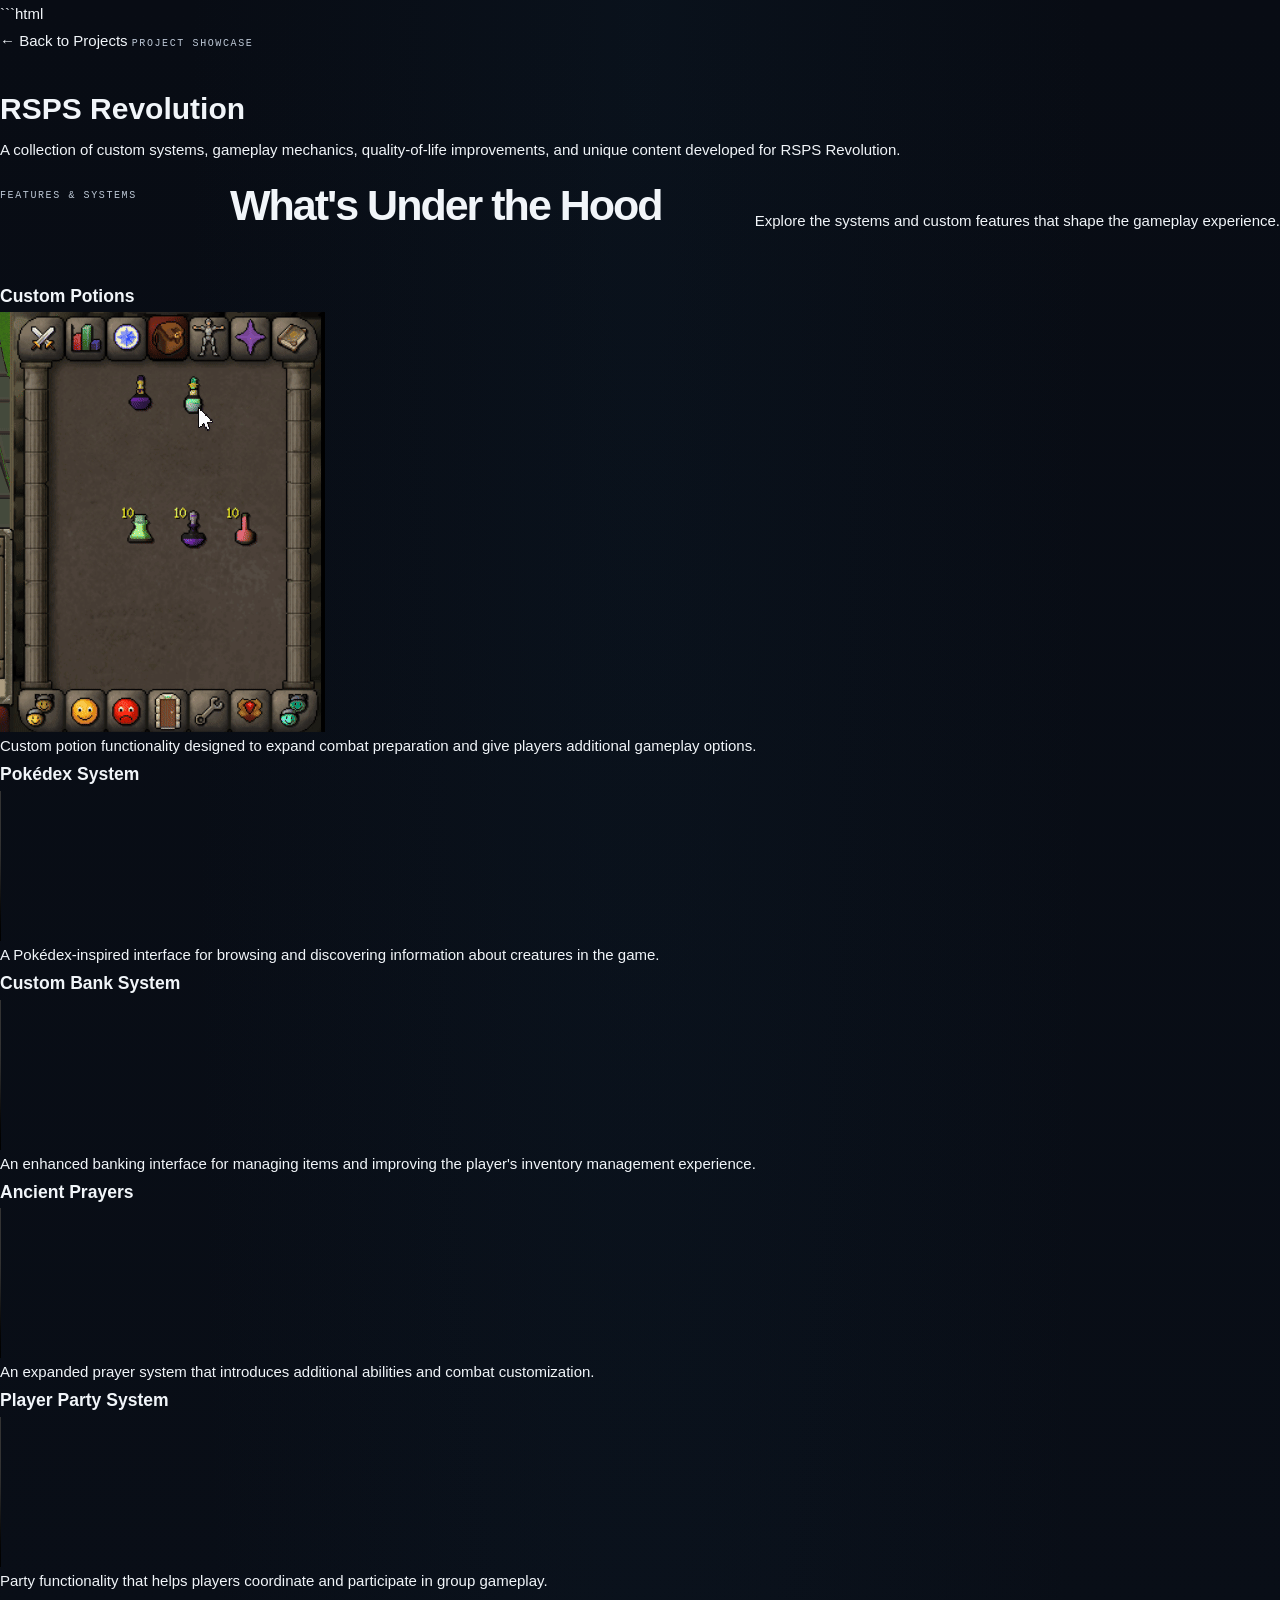
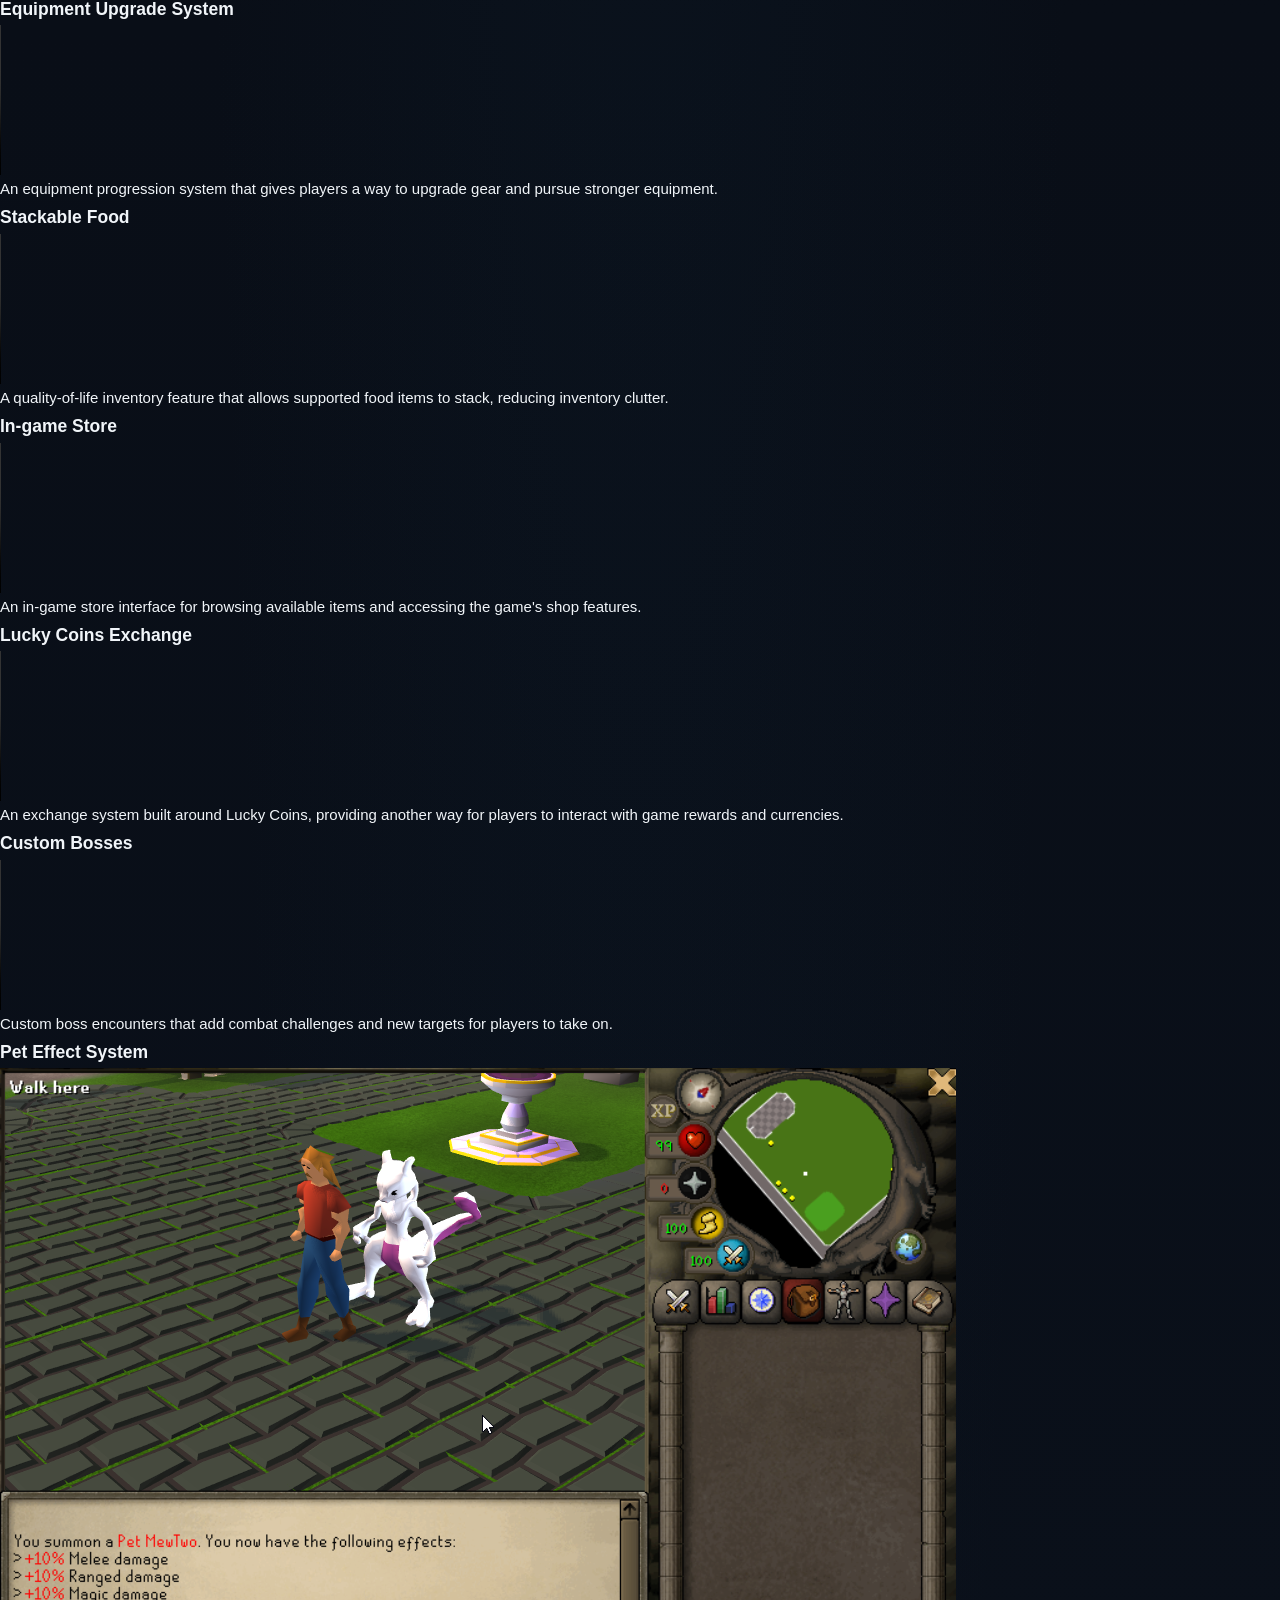
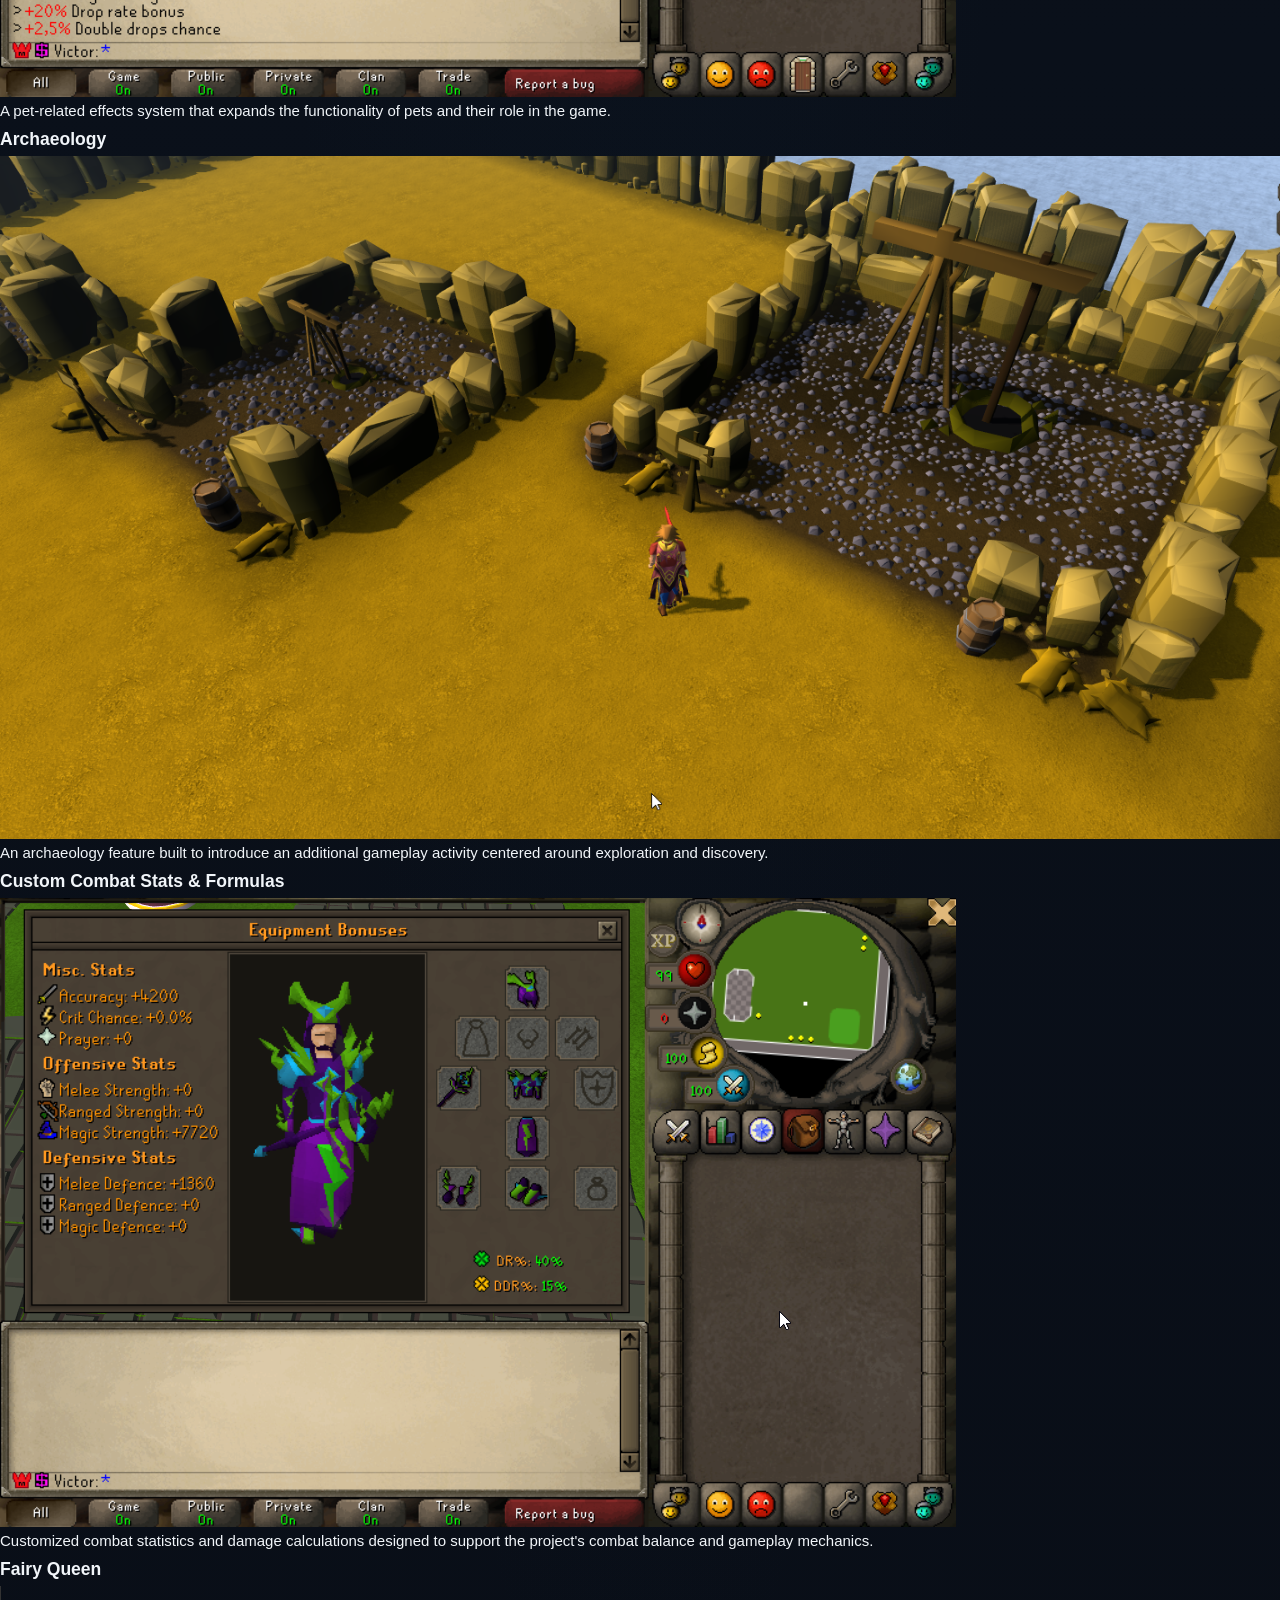
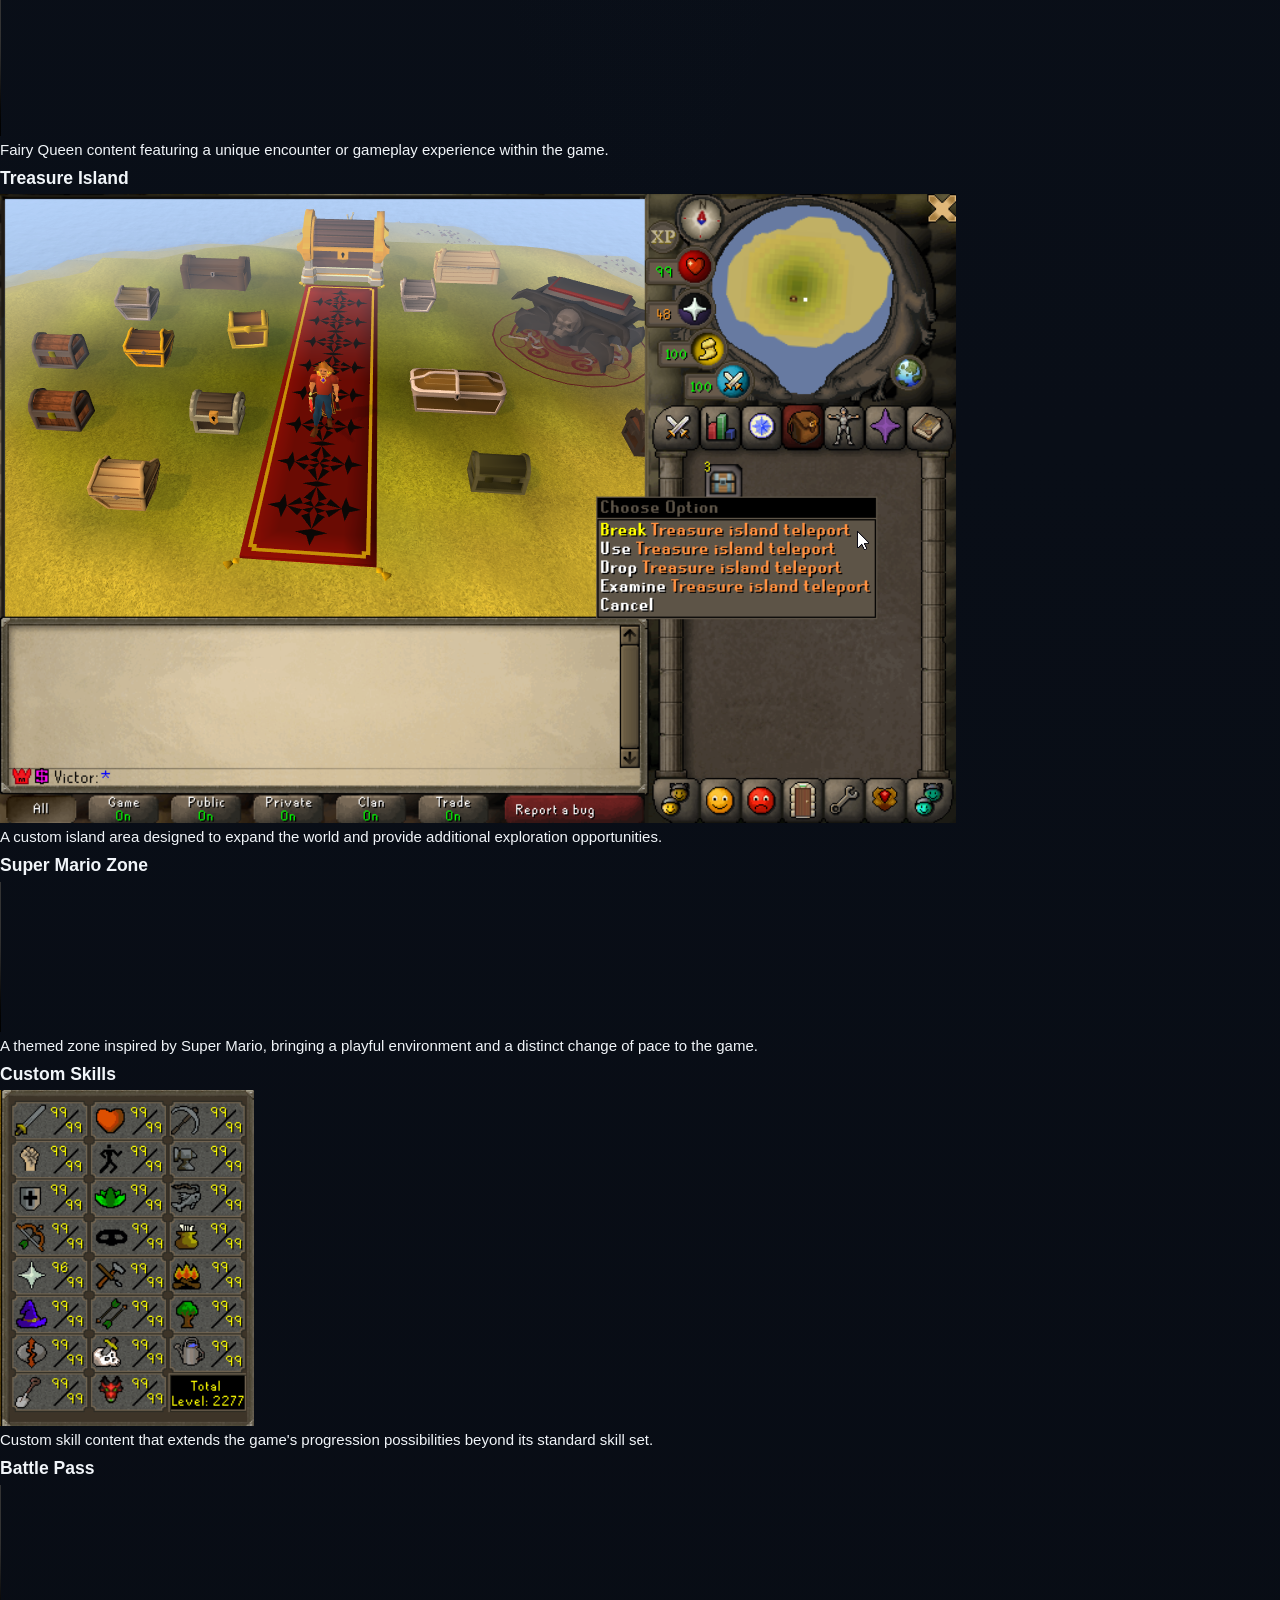
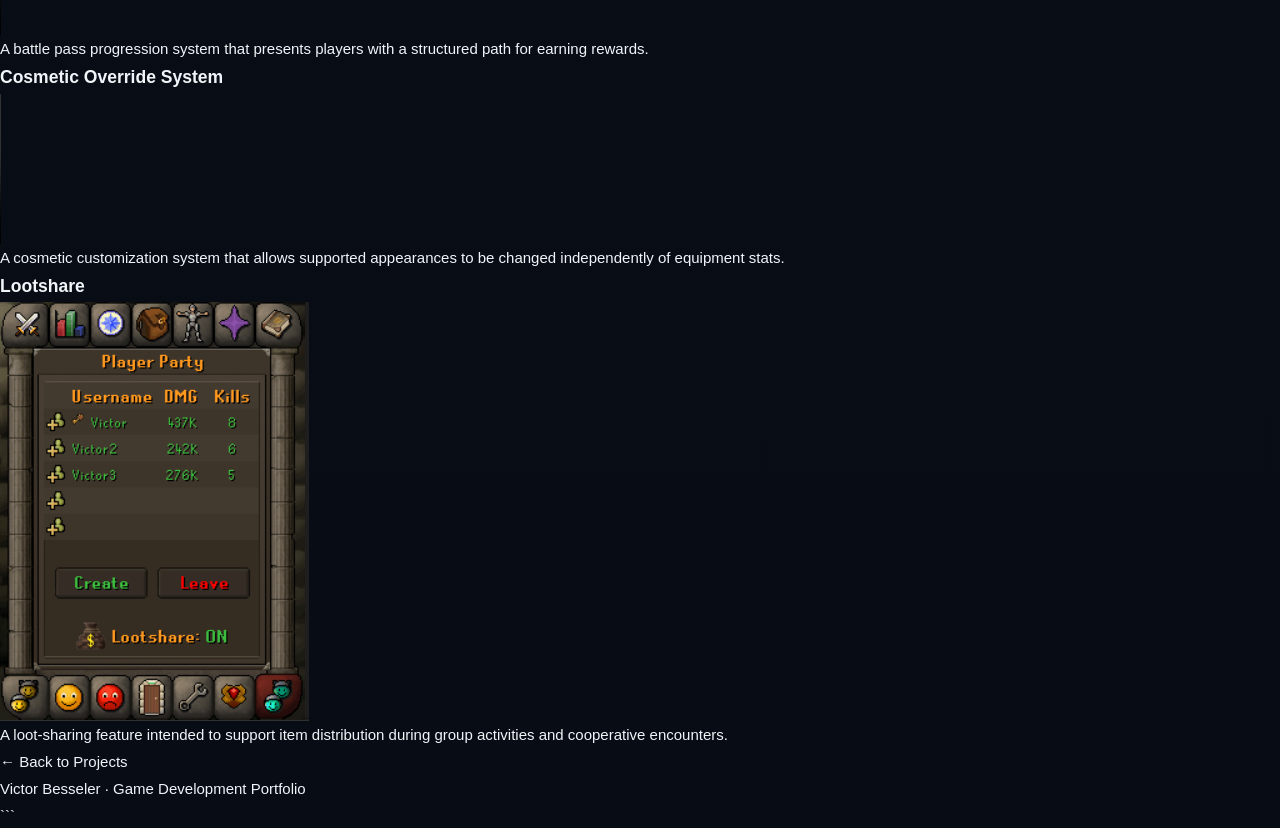
==== projects/rsps-revolution.html @ 217595c0 "initial commit" ====
```html
<!DOCTYPE html>
<html lang="en">
<head>
    <meta charset="UTF-8">
    <meta name="viewport" content="width=device-width, initial-scale=1.0">
    <meta name="description" content="Explore custom systems, gameplay mechanics, and features developed for RSPS Revolution.">
    <title>RSPS Revolution | Victor Besseler</title>

    <link rel="stylesheet" href="../style.css">
    <link rel="stylesheet" href="rsps_revolution.css">
</head>

<body>
    <main class="rsps-page">
        <header class="rsps-header">
            <a class="back-link" href="../index.html#projects">
                &larr; Back to Projects
            </a>

            <p class="eyebrow">PROJECT SHOWCASE</p>

            <h1>RSPS <span>Revolution</span></h1>

            <p class="rsps-intro">
                A collection of custom systems, gameplay mechanics, quality-of-life
                improvements, and unique content developed for RSPS Revolution.
            </p>
        </header>

        <section class="features-section" aria-labelledby="features-heading">
            <div class="section-heading">
                <p class="eyebrow">FEATURES & SYSTEMS</p>
                <h2 id="features-heading">What's Under the Hood</h2>
                <p>
                    Explore the systems and custom features that shape the
                    gameplay experience.
                </p>
            </div>

            <div class="features-grid">

                <!-- 1. Custom Potions -->
                <article class="feature-card">
                    <h3>Custom Potions</h3>
                    <img
                        class="feature-media"
                        src="../assets/rsps_revolution/CustomPotions.gif"
                        alt="Custom potions system"
                        loading="lazy"
                    >
                    <p>
                        Custom potion functionality designed to expand combat
                        preparation and give players additional gameplay options.
                    </p>
                </article>

                <!-- 2. Pokédex -->
                <article class="feature-card">
                    <h3>Pokédex System</h3>
                    <video class="feature-media" controls preload="metadata" playsinline>
                        <source src="../assets/rsps_revolution/Pokedex.mp4" type="video/mp4">
                        Your browser does not support HTML video.
                    </video>
                    <p>
                        A Pokédex-inspired interface for browsing and discovering
                        information about creatures in the game.
                    </p>
                </article>

                <!-- 3. Bank -->
                <article class="feature-card">
                    <h3>Custom Bank System</h3>
                    <video class="feature-media" controls preload="metadata" playsinline>
                        <source src="../assets/rsps_revolution/Bank.mp4" type="video/mp4">
                        Your browser does not support HTML video.
                    </video>
                    <p>
                        An enhanced banking interface for managing items and
                        improving the player's inventory management experience.
                    </p>
                </article>

                <!-- 4. Ancient Prayers -->
                <article class="feature-card">
                    <h3>Ancient Prayers</h3>
                    <video class="feature-media" controls preload="metadata" playsinline>
                        <source src="../assets/rsps_revolution/AncientPrayers.mp4" type="video/mp4">
                        Your browser does not support HTML video.
                    </video>
                    <p>
                        An expanded prayer system that introduces additional
                        abilities and combat customization.
                    </p>
                </article>

                <!-- 5. Player Party -->
                <article class="feature-card">
                    <h3>Player Party System</h3>
                    <video class="feature-media" controls preload="metadata" playsinline>
                        <source src="../assets/rsps_revolution/PlayerParty.mp4" type="video/mp4">
                        Your browser does not support HTML video.
                    </video>
                    <p>
                        Party functionality that helps players coordinate and
                        participate in group gameplay.
                    </p>
                </article>

                <!-- 6. Upgrade System -->
                <article class="feature-card">
                    <h3>Equipment Upgrade System</h3>
                    <video class="feature-media" controls preload="metadata" playsinline>
                        <source src="../assets/rsps_revolution/UpgradeSystem.mp4" type="video/mp4">
                        Your browser does not support HTML video.
                    </video>
                    <p>
                        An equipment progression system that gives players a way
                        to upgrade gear and pursue stronger equipment.
                    </p>
                </article>

                <!-- 7. Stackable Food -->
                <article class="feature-card">
                    <h3>Stackable Food</h3>
                    <video class="feature-media" controls preload="metadata" playsinline>
                        <source src="../assets/rsps_revolution/StackableFood.mp4" type="video/mp4">
                        Your browser does not support HTML video.
                    </video>
                    <p>
                        A quality-of-life inventory feature that allows supported
                        food items to stack, reducing inventory clutter.
                    </p>
                </article>

                <!-- 8. In-game Store -->
                <article class="feature-card">
                    <h3>In-game Store</h3>
                    <video class="feature-media" controls preload="metadata" playsinline>
                        <source src="../assets/rsps_revolution/IngameStore.mp4" type="video/mp4">
                        Your browser does not support HTML video.
                    </video>
                    <p>
                        An in-game store interface for browsing available items
                        and accessing the game's shop features.
                    </p>
                </article>

                <!-- 9. Lucky Coins Exchange -->
                <article class="feature-card">
                    <h3>Lucky Coins Exchange</h3>
                    <video class="feature-media" controls preload="metadata" playsinline>
                        <source src="../assets/rsps_revolution/LuckyCoinsExchange.mp4" type="video/mp4">
                        Your browser does not support HTML video.
                    </video>
                    <p>
                        An exchange system built around Lucky Coins, providing
                        another way for players to interact with game rewards
                        and currencies.
                    </p>
                </article>

                <!-- 10. Bosses -->
                <article class="feature-card">
                    <h3>Custom Bosses</h3>
                    <video class="feature-media" controls preload="metadata" playsinline>
                        <source src="../assets/rsps_revolution/Bosses.mp4" type="video/mp4">
                        Your browser does not support HTML video.
                    </video>
                    <p>
                        Custom boss encounters that add combat challenges and
                        new targets for players to take on.
                    </p>
                </article>

                <!-- 11. Pet Effect System -->
                <article class="feature-card">
                    <h3>Pet Effect System</h3>
                    <img
                        class="feature-media"
                        src="../assets/rsps_revolution/PetEffectSystem.png"
                        alt="Pet effect system"
                        loading="lazy"
                    >
                    <p>
                        A pet-related effects system that expands the functionality
                        of pets and their role in the game.
                    </p>
                </article>

                <!-- 12. Archaeology -->
                <article class="feature-card">
                    <h3>Archaeology</h3>
                    <img
                        class="feature-media"
                        src="../assets/rsps_revolution/Archeology.png"
                        alt="Archaeology system"
                        loading="lazy"
                    >
                    <p>
                        An archaeology feature built to introduce an additional
                        gameplay activity centered around exploration and discovery.
                    </p>
                </article>

                <!-- 13. Custom Combat Stats and Formulas -->
                <article class="feature-card">
                    <h3>Custom Combat Stats &amp; Formulas</h3>
                    <img
                        class="feature-media"
                        src="../assets/rsps_revolution/CustomCombatStatsFormulas.png"
                        alt="Custom combat stats and formulas"
                        loading="lazy"
                    >
                    <p>
                        Customized combat statistics and damage calculations
                        designed to support the project's combat balance and
                        gameplay mechanics.
                    </p>
                </article>

                <!-- 14. Fairy Queen -->
                <article class="feature-card">
                    <h3>Fairy Queen</h3>
                    <video class="feature-media" controls preload="metadata" playsinline>
                        <source src="../assets/rsps_revolution/FairyQueen.mp4" type="video/mp4">
                        Your browser does not support HTML video.
                    </video>
                    <p>
                        Fairy Queen content featuring a unique encounter or
                        gameplay experience within the game.
                    </p>
                </article>

                <!-- 15. Treasure Island -->
                <article class="feature-card">
                    <h3>Treasure Island</h3>
                    <img
                        class="feature-media"
                        src="../assets/rsps_revolution/TreasureIsland.png"
                        alt="Treasure Island"
                        loading="lazy"
                    >
                    <p>
                        A custom island area designed to expand the world and
                        provide additional exploration opportunities.
                    </p>
                </article>

                <!-- 16. Super Mario Zone -->
                <article class="feature-card">
                    <h3>Super Mario Zone</h3>
                    <video class="feature-media" controls preload="metadata" playsinline>
                        <source src="../assets/rsps_revolution/SuperMarioZone.mp4" type="video/mp4">
                        Your browser does not support HTML video.
                    </video>
                    <p>
                        A themed zone inspired by Super Mario, bringing a playful
                        environment and a distinct change of pace to the game.
                    </p>
                </article>

                <!-- 17. Custom Skills -->
                <article class="feature-card">
                    <h3>Custom Skills</h3>
                    <img
                        class="feature-media"
                        src="../assets/rsps_revolution/CustomSkills.png"
                        alt="Custom skills"
                        loading="lazy"
                    >
                    <p>
                        Custom skill content that extends the game's progression
                        possibilities beyond its standard skill set.
                    </p>
                </article>

                <!-- 18. Battle Pass -->
                <article class="feature-card">
                    <h3>Battle Pass</h3>
                    <video class="feature-media" controls preload="metadata" playsinline>
                        <source src="../assets/rsps_revolution/Battlepass.mp4" type="video/mp4">
                        Your browser does not support HTML video.
                    </video>
                    <p>
                        A battle pass progression system that presents players
                        with a structured path for earning rewards.
                    </p>
                </article>

                <!-- 19. Cosmetic Override System -->
                <article class="feature-card">
                    <h3>Cosmetic Override System</h3>
                    <video class="feature-media" controls preload="metadata" playsinline>
                        <source src="../assets/rsps_revolution/CosmeticOverrideSystem.mp4" type="video/mp4">
                        Your browser does not support HTML video.
                    </video>
                    <p>
                        A cosmetic customization system that allows supported
                        appearances to be changed independently of equipment stats.
                    </p>
                </article>

                <!-- 20. Lootshare -->
                <article class="feature-card">
                    <h3>Lootshare</h3>
                    <img
                        class="feature-media"
                        src="../assets/rsps_revolution/Lootshare.png"
                        alt="Lootshare system"
                        loading="lazy"
                    >
                    <p>
                        A loot-sharing feature intended to support item distribution
                        during group activities and cooperative encounters.
                    </p>
                </article>

            </div>
        </section>

        <footer class="rsps-footer">
            <a class="back-link" href="../index.html#projects">
                &larr; Back to Projects
            </a>
            <p>Victor Besseler &middot; Game Development Portfolio</p>
        </footer>
    </main>
</body>
</html>
```
---- style.css ----
/* =========================================
   VICTOR BESSELER — GAME DEVELOPER PORTFOLIO
   Theme: Dark Slate / Cyan / Modern Gaming
   ========================================= */

/* =========================================
   1. ROOT VARIABLES & RESET
   ========================================= */

:root {
    --bg-primary: #080c14;
    --bg-secondary: #0c121d;
    --bg-tertiary: #111a28;
    --bg-card: rgba(17, 26, 40, 0.78);
    --bg-card-hover: rgba(22, 34, 51, 0.95);

    --slate-950: #080c14;
    --slate-900: #0c121d;
    --slate-800: #162131;
    --slate-700: #253449;
    --slate-600: #384a61;
    --slate-500: #64758b;
    --slate-400: #94a3b8;
    --slate-300: #bdc8d6;
    --slate-200: #dbe4ee;

    --cyan: #22d3ee;
    --cyan-bright: #67e8f9;
    --cyan-dark: #0891b2;
    --cyan-glow: rgba(34, 211, 238, 0.16);
    --cyan-border: rgba(34, 211, 238, 0.25);

    --text-primary: #f1f5f9;
    --text-secondary: #a3b1c4;
    --text-muted: #718198;

    --border: rgba(148, 163, 184, 0.13);
    --border-hover: rgba(34, 211, 238, 0.35);

    --font-main: "Manrope", sans-serif;
    --font-mono: "DM Mono", monospace;

    --container-width: 1200px;
    --header-height: 84px;

    --radius-sm: 8px;
    --radius-md: 14px;
    --radius-lg: 20px;
    --radius-xl: 28px;

    --transition: 220ms ease;
    --transition-slow: 400ms cubic-bezier(0.2, 0.8, 0.2, 1);

    --shadow-card: 0 16px 50px rgba(0, 0, 0, 0.18);
    --shadow-glow: 0 0 40px rgba(34, 211, 238, 0.08);
}

*,
*::before,
*::after {
    box-sizing: border-box;
    margin: 0;
    padding: 0;
}

html {
    scroll-behavior: smooth;
    scroll-padding-top: 110px;
    scrollbar-color: #334155 #080c14;
    scrollbar-width: thin;
}

body {
    min-height: 100vh;
    overflow-x: hidden;
    background: var(--bg-primary);
    color: var(--text-primary);
    font-family: var(--font-main);
    font-size: 15px;
    line-height: 1.8;
    -webkit-font-smoothing: antialiased;
    text-rendering: optimizeLegibility;
}

body::selection {
    background: rgba(34, 211, 238, 0.3);
    color: #fff;
}

::selection {
    background: rgba(34, 211, 238, 0.3);
    color: #fff;
}

img {
    display: block;
    max-width: 100%;
}

a {
    color: inherit;
    text-decoration: none;
}

button,
input,
textarea {
    font: inherit;
}

button,
a {
    -webkit-tap-highlight-color: transparent;
}

button {
    color: inherit;
}

ul {
    list-style: none;
}

button:focus-visible,
a:focus-visible {
    outline: 2px solid var(--cyan);
    outline-offset: 5px;
}

section {
    position: relative;
}

.section-wrap {
    width: min(var(--container-width), calc(100% - 80px));
    margin-inline: auto;
}

.section-block {
    padding-top: 140px;
}

.muted {
    color: var(--text-muted);
}

.gradient-text,
.highlight {
    background: linear-gradient(
        115deg,
        var(--cyan-bright) 0%,
        var(--cyan) 45%,
        #818cf8 100%
    );
    -webkit-background-clip: text;
    background-clip: text;
    color: transparent;
}


/* =========================================
   2. BACKGROUND AMBIENCE
   ========================================= */

body {
    background-image:
        radial-gradient(
            ellipse at 50% 0%,
            rgba(20, 54, 78, 0.13),
            transparent 50%
        ),
        linear-gradient(
            180deg,
            #080c14 0%,
            #0a101a 45%,
            #080c14 100%
        );
}

.ambient {
    position: absolute;
    z-index: -1;
    width: 500px;
    height: 500px;
    pointer-events: none;
    border-radius: 50%;
    filter: blur(120px);
    opacity: 0.13;
}

.ambient-one {
    top: 100px;
    left: -250px;
    background: #0891b2;
}

.ambient-two {
    top: 500px;
    right: -300px;
    background: #4f46e5;
}


/* =========================================
   3. HEADER & NAVIGATION
   ========================================= */

.site-header {
    position: sticky;
    top: 0;
    z-index: 1000;

    display: flex;
    align-items: center;
    justify-content: space-between;

    width: 100%;
    height: var(--header-height);
    padding-inline: max(40px, calc((100vw - var(--container-width)) / 2));

    background: rgba(8, 12, 20, 0.78);
    border-bottom: 1px solid rgba(148, 163, 184, 0.08);

    backdrop-filter: blur(24px);
    -webkit-backdrop-filter: blur(24px);
}

.wordmark {
    display: inline-flex;
    align-items: center;
    gap: 15px;
    flex-shrink: 0;
}

.mark {
    display: inline-flex;
    align-items: center;

    font-size: 27px;
    font-weight: 800;
    letter-spacing: -2px;
    line-height: 1;
}

.mark span {
    color: var(--cyan);
}

.wordmark-label {
    padding-left: 15px;
    border-left: 1px solid var(--slate-700);

    color: var(--slate-400);
    font-family: var(--font-mono);
    font-size: 10px;
    letter-spacing: 1.8px;
}

.nav {
    display: flex;
    align-items: center;
    gap: 36px;
}

.nav > a {
    position: relative;

    color: var(--text-secondary);
    font-size: 12px;
    font-weight: 700;
    transition: color var(--transition);
}

.nav > a:not(.nav-contact)::after {
    position: absolute;
    right: 0;
    bottom: -7px;
    left: 0;

    height: 1px;
    background: var(--cyan);

    content: "";
    transform: scaleX(0);
    transform-origin: right;
    transition: transform var(--transition);
}

.nav > a:not(.nav-contact):hover::after {
    transform: scaleX(1);
    transform-origin: left;
}

.nav > a:hover {
    color: var(--cyan-bright);
}

.nav .nav-contact {
    display: inline-flex;
    align-items: center;
    gap: 12px;

    padding: 10px 17px;
    border: 1px solid var(--cyan-border);
    border-radius: var(--radius-sm);

    background: rgba(34, 211, 238, 0.04);
    color: var(--cyan-bright);

    transition:
        background var(--transition),
        border-color var(--transition),
        transform var(--transition);
}

.nav-contact span {
    font-size: 16px;
    transition: transform var(--transition);
}

.nav .nav-contact:hover {
    border-color: var(--cyan);
    background: rgba(34, 211, 238, 0.1);
    transform: translateY(-2px);
}

.nav-contact:hover span {
    transform: translate(2px, -2px);
}

.menu-toggle {
    display: none;
    align-items: center;
    justify-content: center;
    flex-direction: column;
    gap: 6px;

    width: 44px;
    height: 44px;

    border: 1px solid var(--border);
    border-radius: var(--radius-sm);

    background: var(--bg-tertiary);
    cursor: pointer;
}

.menu-toggle span {
    display: block;
    width: 18px;
    height: 2px;

    background: var(--text-primary);
    transition:
        transform var(--transition),
        opacity var(--transition);
}


/* =========================================
   4. HERO SECTION
   ========================================= */

.hero {
    display: grid;
    grid-template-columns: 1.08fr 0.92fr;
    align-items: center;
    gap: 35px;

    min-height: 700px;
    padding-top: 85px;
    padding-bottom: 115px;
}

.hero-copy {
    position: relative;
    z-index: 2;
}

.eyebrow {
    display: inline-flex;
    align-items: center;
    gap: 12px;

    margin-bottom: 29px;

    color: var(--slate-300);
    font-family: var(--font-mono);
    font-size: 10px;
    letter-spacing: 1.6px;
}

.status-dot {
    position: relative;
    display: inline-block;

    width: 7px;
    height: 7px;
    border-radius: 50%;

    background: #4ade80;
    box-shadow: 0 0 12px rgba(74, 222, 128, 0.55);
}

.status-dot::after {
    position: absolute;
    inset: -4px;

    border: 1px solid rgba(74, 222, 128, 0.4);
    border-radius: 50%;

    content: "";
    animation: status-pulse 2s ease-out infinite;
}

.hero h1 {
    max-width: 700px;

    font-size: clamp(43px, 5.1vw, 69px);
    font-weight: 800;
    letter-spacing: -4px;
    line-height: 1.13;
}

.hero h1 .gradient-text {
    position: relative;
    display: inline-block;
}

.hero-lede {
    max-width: 490px;
    margin-top: 27px;

    color: var(--text-secondary);
    font-size: 15px;
    line-height: 2;
}

.hero-actions {
    display: flex;
    flex-wrap: wrap;
    align-items: center;
    gap: 13px;

    margin-top: 35px;
}

.button {
    display: inline-flex;
    align-items: center;
    justify-content: center;
    gap: 15px;

    min-height: 49px;
    padding: 12px 19px;

    border: 1px solid transparent;
    border-radius: 9px;

    font-size: 12px;
    font-weight: 800;

    transition:
        transform var(--transition),
        background var(--transition),
        border-color var(--transition),
        box-shadow var(--transition);
}

.button span {
    font-size: 17px;
    transition: transform var(--transition);
}

.button:hover span {
    transform: translate(3px, -2px);
}

.button-primary {
    border-color: var(--cyan);
    background: var(--cyan);
    color: #06131a;
    box-shadow: 0 4px 24px rgba(34, 211, 238, 0.13);
}

.button-primary:hover {
    background: var(--cyan-bright);
    box-shadow: 0 8px 35px rgba(34, 211, 238, 0.22);
    transform: translateY(-3px);
}

.button-quiet {
    border-color: var(--border);
    background: rgba(255, 255, 255, 0.015);
    color: var(--text-primary);
}

.button-quiet:hover {
    border-color: var(--cyan-border);
    background: rgba(34, 211, 238, 0.05);
    transform: translateY(-3px);
}

.hero-meta {
    display: flex;
    flex-wrap: wrap;
    align-items: center;
    gap: 20px;

    margin-top: 43px;

    color: var(--text-muted);
    font-size: 11px;
}

.hero-meta b {
    margin-right: 5px;

    color: var(--text-primary);
    font-family: var(--font-mono);
    font-size: 13px;
    font-weight: 500;
}

.meta-divider {
    width: 1px;
    height: 22px;
    background: var(--slate-700);
}


/* =========================================
   5. HERO COMPUTER ARTWORK
   ========================================= */

.hero-art {
    position: relative;
    display: flex;
    align-items: center;
    justify-content: center;

    min-width: 0;
    min-height: 400px;
}

.hero-computer::before {
    position: absolute;
    z-index: -1;

    width: 80%;
    aspect-ratio: 1;

    border: 1px solid rgba(34, 211, 238, 0.09);
    border-radius: 50%;

    background: radial-gradient(
        circle,
        rgba(34, 211, 238, 0.075) 0%,
        rgba(34, 211, 238, 0.025) 40%,
        transparent 70%
    );

    content: "";
    animation: orbit-glow 8s ease-in-out infinite alternate;
}

.hero-computer::after {
    position: absolute;
    z-index: -1;

    width: 60%;
    height: 60%;

    border-radius: 50%;
    background: rgba(8, 145, 178, 0.12);
    filter: blur(70px);

    content: "";
}

.hero-computer img {
    width: 100%;
    max-width: 540px;
    max-height: 500px;
    object-fit: contain;

    filter: drop-shadow(0 25px 45px rgba(0, 0, 0, 0.35));

    animation: computer-float 6s ease-in-out infinite;
}

.scroll-cue {
    position: absolute;
    bottom: 35px;
    left: 0;

    display: flex;
    align-items: center;
    gap: 13px;

    color: var(--text-muted);
    font-family: var(--font-mono);
    font-size: 9px;
    letter-spacing: 1.8px;

    transition: color var(--transition);
}

.scroll-cue:hover {
    color: var(--cyan);
}

.scroll-line {
    display: inline-block;
    width: 37px;
    height: 1px;
    background: var(--cyan-dark);
}


/* =========================================
   6. SECTION HEADINGS
   ========================================= */

.section-kicker {
    display: flex;
    align-items: center;
    gap: 12px;

    color: var(--cyan);
    font-family: var(--font-mono);
    font-size: 10px;
    letter-spacing: 2px;
    text-transform: uppercase;
}

.section-kicker::before {
    display: inline-block;
    width: 24px;
    height: 1px;
    background: var(--cyan);

    content: "";
}

.section-heading {
    display: flex;
    align-items: flex-end;
    justify-content: space-between;
    gap: 30px;

    margin-bottom: 47px;
}

.section-heading h2,
.about-content h2 {
    margin-top: 15px;

    font-size: clamp(30px, 4vw, 43px);
    font-weight: 800;
    letter-spacing: -2px;
    line-height: 1.3;
}

.heading-note {
    display: inline-flex;
    align-items: center;
    gap: 12px;

    padding-bottom: 8px;

    color: var(--text-muted);
    font-size: 11px;
}

.heading-note span {
    color: var(--cyan);
    font-size: 17px;
}


/* =========================================
   7. ABOUT SECTION
   ========================================= */

.about {
    padding-bottom: 30px;
    border-top: 1px solid var(--border);
}

.about-content {
    display: grid;
    grid-template-columns: 1fr 0.82fr;
    align-items: start;
    gap: 90px;

    margin-top: 32px;
}

.about-content h2 {
    margin-top: 0;
    font-size: clamp(32px, 4vw, 46px);
    line-height: 1.35;
}

.about-text {
    padding-top: 4px;
}

.about-text p {
    margin-bottom: 18px;

    color: var(--text-secondary);
    font-size: 13px;
    line-height: 2.05;
}

.text-link {
    display: inline-flex;
    align-items: center;
    gap: 12px;

    margin-top: 7px;
    padding-bottom: 5px;

    border-bottom: 1px solid var(--cyan-border);

    color: var(--cyan-bright);
    font-size: 12px;
    font-weight: 800;

    transition:
        gap var(--transition),
        border-color var(--transition);
}

.text-link span {
    font-size: 16px;
}

.text-link:hover {
    gap: 18px;
    border-color: var(--cyan);
}

.principles {
    display: grid;
    grid-template-columns: repeat(3, minmax(0, 1fr));
    gap: 16px;

    margin-top: 75px;
}

.principles > div {
    position: relative;
    overflow: hidden;

    min-height: 175px;
    padding: 23px 20px;

    border: 1px solid var(--border);
    border-radius: var(--radius-md);

    background: linear-gradient(
        145deg,
        rgba(17, 26, 40, 0.8),
        rgba(12, 18, 29, 0.7)
    );

    transition:
        border-color var(--transition),
        background var(--transition),
        transform var(--transition);
}

.principles > div::after {
    position: absolute;
    top: 0;
    left: 0;

    width: 0;
    height: 2px;

    background: var(--cyan);

    content: "";
    transition: width var(--transition-slow);
}

.principles > div:hover {
    border-color: var(--border-hover);
    background: var(--bg-card-hover);
    transform: translateY(-5px);
}

.principles > div:hover::after {
    width: 100%;
}

.principle-number {
    color: var(--cyan);
    font-family: var(--font-mono);
    font-size: 10px;
}

.principles h3 {
    margin-top: 20px;

    font-size: 13px;
    font-weight: 800;
    letter-spacing: -0.3px;
}

.principles p {
    margin-top: 8px;

    color: var(--text-muted);
    font-size: 11px;
    line-height: 1.8;
}


/* =========================================
   8. PROJECT GRID
   ========================================= */

.projects {
    padding-bottom: 20px;
}

.project-grid {
    display: grid;
    grid-template-columns: repeat(2, minmax(0, 1fr));
    align-items: stretch;
    gap: 25px;
}

.project-card {
    display: flex;
    flex-direction: column;
    min-width: 0;
    overflow: hidden;

    border: 1px solid var(--border);
    border-radius: var(--radius-lg);

    background: var(--bg-card);
    box-shadow: var(--shadow-card);

    transition:
        transform var(--transition-slow),
        border-color var(--transition),
        box-shadow var(--transition);
}

.project-card:hover {
    border-color: var(--border-hover);
    box-shadow:
        var(--shadow-card),
        var(--shadow-glow);

    transform: translateY(-6px);
}

.project-featured {
    grid-column: 1 / -1;
}

.project-visual {
    position: relative;
    display: flex;
    align-items: center;
    justify-content: center;

    min-height: 225px;
    overflow: hidden;
    isolation: isolate;

    border-bottom: 1px solid var(--border);
}

.project-featured .project-visual {
    min-height: 270px;
}

.project-visual::after {
    position: absolute;
    inset: 0;
    z-index: -1;

    background: linear-gradient(
        180deg,
        transparent 45%,
        rgba(8, 12, 20, 0.7) 100%
    );

    content: "";
}

.visual-caption {
    position: absolute;
    bottom: 19px;
    left: 23px;

    color: rgba(226, 232, 240, 0.72);
    font-family: var(--font-mono);
    font-size: 9px;
    letter-spacing: 1.8px;
}

.visual-index {
    position: absolute;
    top: 17px;
    right: 20px;

    color: rgba(226, 232, 240, 0.55);
    font-family: var(--font-mono);
    font-size: 11px;
}


/* =========================================
   9. PROJECT VISUAL — REVOLUTION
   ========================================= */

.visual-revolution {
    background:
        radial-gradient(
            ellipse at 50% 48%,
            rgba(34, 211, 238, 0.14),
            transparent 37%
        ),
        radial-gradient(
            ellipse at 80% 20%,
            rgba(99, 102, 241, 0.12),
            transparent 45%
        ),
        linear-gradient(
            135deg,
            #101c2e 0%,
            #0b1321 50%,
            #111629 100%
        );
}

.visual-stars {
    position: absolute;
    inset: 0;

    background-image:
        radial-gradient(circle, rgba(103, 232, 249, 0.8) 1px, transparent 1.5px),
        radial-gradient(circle, rgba(148, 163, 184, 0.6) 1px, transparent 1.5px);

    background-position:
        10px 15px,
        50px 70px;

    background-size:
        73px 73px,
        109px 109px;

    opacity: 0.4;
}

.visual-sigil {
    position: relative;
    display: flex;
    align-items: center;
    justify-content: center;

    width: 112px;
    height: 112px;

    border: 1px solid rgba(103, 232, 249, 0.45);
    border-radius: 28px;

    background: linear-gradient(
        145deg,
        rgba(34, 211, 238, 0.12),
        rgba(99, 102, 241, 0.1)
    );

    box-shadow:
        0 0 50px rgba(34, 211, 238, 0.09),
        inset 0 0 30px rgba(34, 211, 238, 0.05);

    color: #e0faff;
    font-size: 68px;
    font-weight: 800;
    letter-spacing: -8px;

    transform: rotate(-5deg);
    transition: transform var(--transition-slow);
}

.project-card:hover .visual-sigil {
    transform: rotate(0deg) scale(1.05);
}

.visual-sigil span {
    position: absolute;
    top: -15px;
    right: -13px;

    color: var(--cyan);
    font-size: 26px;
    letter-spacing: 0;
}


/* =========================================
   10. PROJECT VISUAL — TERAGARD
   ========================================= */

.visual-teragard {
    background:
        radial-gradient(
            ellipse at 70% 20%,
            rgba(103, 232, 249, 0.08),
            transparent 35%
        ),
        linear-gradient(
            180deg,
            #101a2c 0%,
            #182b3d 58%,
            #0b1621 100%
        );
}

.moon {
    position: absolute;
    top: 35px;
    right: 19%;

    width: 54px;
    height: 54px;

    border: 1px solid rgba(103, 232, 249, 0.3);
    border-radius: 50%;

    background: linear-gradient(
        145deg,
        #d7f7ff,
        #76d8e9 65%,
        #3c9eb7
    );

    box-shadow: 0 0 45px rgba(34, 211, 238, 0.15);
}

.terrain {
    position: absolute;
    right: -5%;
    bottom: -10px;
    left: -5%;

    height: 100px;

    background: #102a39;
    clip-path: polygon(
        0 100%,
        0 65%,
        12% 48%,
        25% 63%,
        38% 20%,
        52% 50%,
        68% 12%,
        82% 47%,
        100% 30%,
        100% 100%
    );
}

.terrain-back {
    bottom: 35px;
    background: #1b4052;
    opacity: 0.65;
    transform: scaleX(1.1);
}

.terrain-front {
    height: 90px;
    background: #0b1a27;
}


/* =========================================
   11. PROJECT VISUAL — TOOLING
   ========================================= */

.visual-tooling {
    background:
        radial-gradient(
            ellipse at 50% 50%,
            rgba(34, 211, 238, 0.08),
            transparent 55%
        ),
        linear-gradient(
            135deg,
            #111a29,
            #0b1320
        );
}

.code-window {
    position: relative;
    display: flex;
    flex-direction: column;
    gap: 10px;

    width: 210px;
    padding: 38px 20px 24px;

    border: 1px solid rgba(103, 232, 249, 0.2);
    border-radius: 10px;

    background: rgba(8, 12, 20, 0.8);
    box-shadow: 0 15px 50px rgba(0, 0, 0, 0.25);

    transform: perspective(600px) rotateY(-7deg) rotateX(3deg);
    transition: transform var(--transition-slow);
}

.project-card:hover .code-window {
    transform: perspective(600px) rotateY(0) rotateX(0) translateY(-3px);
}

.code-dots {
    position: absolute;
    top: 13px;
    left: 16px;

    display: flex;
    gap: 5px;
}

.code-dots i {
    width: 6px;
    height: 6px;
    border-radius: 50%;
    background: var(--slate-600);
}

.code-dots i:first-child {
    background: #fb7185;
}

.code-dots i:nth-child(2) {
    background: #fbbf24;
}

.code-dots i:nth-child(3) {
    background: #4ade80;
}

.code-line {
    display: block;
    height: 5px;
    border-radius: 5px;
    background: var(--slate-700);
}

.line-one {
    width: 55%;
    background: var(--cyan-dark);
}

.line-two {
    width: 80%;
    margin-left: 13px;
}

.line-three {
    width: 63%;
    margin-left: 13px;
    background: #6366f1;
}

.line-four {
    width: 72%;
}

.line-five {
    width: 43%;
    margin-left: 13px;
    background: #0e7490;
}


/* =========================================
   12. PROJECT INFORMATION
   ========================================= */

.project-info {
    display: flex;
    flex: 1;
    flex-direction: column;
    align-items: flex-start;

    padding: 26px;
}

.project-tags {
    display: flex;
    flex-wrap: wrap;
    gap: 7px;

    margin-bottom: 18px;
}

.project-tags span,
.experience-tags span {
    display: inline-flex;
    align-items: center;

    padding: 5px 8px;

    border: 1px solid rgba(148, 163, 184, 0.13);
    border-radius: 5px;

    background: rgba(148, 163, 184, 0.04);
    color: var(--slate-300);

    font-family: var(--font-mono);
    font-size: 9px;
    letter-spacing: 0.4px;
}

.project-info h3 {
    font-size: 23px;
    font-weight: 800;
    letter-spacing: -0.8px;
    line-height: 1.4;
}

.project-info > p {
    max-width: 600px;
    margin-top: 12px;

    color: var(--text-secondary);
    font-size: 12px;
    line-height: 2;
}

.contribution-heading {
    margin-top: 27px;
    margin-bottom: 14px;

    color: var(--slate-300);
    font-family: var(--font-mono);
    font-size: 10px;
    font-weight: 500;
    letter-spacing: 1.4px;
}

.project-contributions {
    display: grid;
    gap: 11px;

    width: 100%;
}

.project-contributions li {
    position: relative;
    padding-left: 20px;

    color: var(--text-secondary);
    font-size: 11px;
    line-height: 1.9;
}

.project-contributions li::before {
    position: absolute;
    top: 9px;
    left: 0;

    width: 6px;
    height: 6px;

    border: 1px solid var(--cyan);
    border-radius: 2px;

    background: rgba(34, 211, 238, 0.1);
    content: "";
    transform: rotate(45deg);
}

.project-footer {
    display: flex;
    align-items: center;
    justify-content: space-between;
    gap: 15px;

    width: 100%;
    margin-top: auto;
    padding-top: 28px;
}

.project-status {
    display: inline-flex;
    align-items: center;
    gap: 9px;

    color: var(--text-muted);
    font-size: 10px;
}

.project-status i {
    width: 6px;
    height: 6px;
    border-radius: 50%;
    background: #4ade80;
    box-shadow: 0 0 8px rgba(74, 222, 128, 0.25);
}

.project-button {
    display: inline-flex;
    align-items: center;
    gap: 10px;

    padding: 10px 13px;

    border: 1px solid var(--border);
    border-radius: 7px;

    background: rgba(255, 255, 255, 0.02);
    color: var(--text-primary);

    font-size: 11px;
    font-weight: 800;

    transition:
        border-color var(--transition),
        color var(--transition),
        background var(--transition);
}

.project-button span {
    color: var(--cyan);
    font-size: 15px;
    transition: transform var(--transition);
}

.project-button:hover {
    border-color: var(--cyan-border);
    background: var(--cyan-glow);
    color: var(--cyan-bright);
}

.project-button:hover span {
    transform: translate(2px, -2px);
}

.projects-note {
    margin-top: 30px;

    color: var(--text-muted);
    font-size: 11px;
    text-align: center;
}


/* =========================================
   13. EXPERIENCE SECTION
   ========================================= */

.experience {
    padding-bottom: 10px;
}

.experience-grid {
    display: grid;
    grid-template-columns: repeat(2, minmax(0, 1fr));
    gap: 24px;
}

.experience-card {
    position: relative;
    overflow: hidden;

    padding: 30px;

    border: 1px solid var(--border);
    border-radius: var(--radius-lg);

    background: linear-gradient(
        145deg,
        rgba(17, 26, 40, 0.86),
        rgba(10, 16, 26, 0.92)
    );

    transition:
        border-color var(--transition),
        transform var(--transition-slow),
        box-shadow var(--transition);
}

.experience-card::before {
    position: absolute;
    top: 0;
    left: 0;

    width: 45px;
    height: 2px;

    background: var(--cyan);
    opacity: 0.75;

    content: "";
    transition: width var(--transition-slow);
}

.experience-card:hover {
    border-color: var(--border-hover);
    box-shadow: var(--shadow-glow);
    transform: translateY(-5px);
}

.experience-card:hover::before {
    width: 100%;
}

.experience-top {
    display: flex;
    align-items: center;
    justify-content: space-between;
    gap: 20px;

    margin-bottom: 25px;
}

.experience-icon {
    display: flex;
    align-items: center;
    justify-content: center;

    width: 49px;
    height: 49px;

    border: 1px solid var(--cyan-border);
    border-radius: 12px;

    background: rgba(34, 211, 238, 0.06);
    color: var(--cyan-bright);

    font-family: var(--font-mono);
    font-size: 17px;
    font-weight: 500;

    transition:
        background var(--transition),
        transform var(--transition);
}

.experience-card:hover .experience-icon {
    background: rgba(34, 211, 238, 0.12);
    transform: scale(1.04);
}

.experience-period {
    color: var(--text-muted);
    font-family: var(--font-mono);
    font-size: 10px;
    letter-spacing: 0.5px;
}

.experience-card h3 {
    font-size: 20px;
    font-weight: 800;
    letter-spacing: -0.6px;
    line-height: 1.5;
}

.experience-role {
    margin-top: 5px;

    color: var(--cyan);
    font-size: 12px;
    font-weight: 700;
}

.experience-tags {
    display: flex;
    flex-wrap: wrap;
    gap: 7px;

    margin-top: 20px;
}

.experience-divider {
    width: 100%;
    height: 1px;
    margin-block: 24px;

    background: var(--border);
}

.experience-description {
    color: var(--text-secondary);
    font-size: 12px;
    line-height: 2;
}


/* =========================================
   14. SKILLS SECTION
   ========================================= */

.skills-section {
    position: relative;
    margin-top: 140px;
    padding: 100px 0 115px;

    border-top: 1px solid var(--border);
    border-bottom: 1px solid var(--border);

    background:
        radial-gradient(
            ellipse at 50% 0%,
            rgba(34, 211, 238, 0.055),
            transparent 55%
        ),
        rgba(10, 16, 26, 0.5);
}

.section-container {
    width: min(var(--container-width), calc(100% - 80px));
    margin-inline: auto;
}

.skills-section .section-heading {
    display: block;
    max-width: 700px;
    margin-bottom: 45px;
}

.skills-section .section-heading h2 {
    margin-top: 0;
    font-size: clamp(32px, 4vw, 43px);
    letter-spacing: -2px;
}

.section-description {
    max-width: 610px;
    margin-top: 17px;

    color: var(--text-secondary);
    font-size: 13px;
    line-height: 2;
}

.skills-grid {
    display: grid;
    grid-template-columns: repeat(3, minmax(0, 1fr));
    gap: 18px;
}

.skill-card {
    position: relative;
    overflow: hidden;

    min-width: 0;
    min-height: 210px;
    padding: 25px;

    border: 1px solid var(--border);
    border-radius: var(--radius-md);

    background: rgba(17, 26, 40, 0.65);

    transition:
        border-color var(--transition),
        background var(--transition),
        transform var(--transition-slow);
}

.skill-card::before {
    position: absolute;
    top: 0;
    left: 0;

    width: 35px;
    height: 1px;

    background: var(--cyan);
    opacity: 0.7;

    content: "";
    transition: width var(--transition-slow);
}

.skill-card:hover {
    border-color: var(--border-hover);
    background: rgba(17, 30, 45, 0.9);
    transform: translateY(-4px);
}

.skill-card:hover::before {
    width: 100%;
}

.skill-card-header {
    display: flex;
    align-items: center;
    gap: 13px;

    margin-bottom: 23px;
}

.skill-icon {
    display: inline-flex;
    align-items: center;
    justify-content: center;

    flex-shrink: 0;
    width: 39px;
    height: 39px;

    border: 1px solid var(--cyan-border);
    border-radius: 10px;

    background: rgba(34, 211, 238, 0.055);
    color: var(--cyan-bright);

    font-family: var(--font-mono);
    font-size: 13px;
}

.skill-card-header h3 {
    font-size: 14px;
    font-weight: 800;
    letter-spacing: -0.3px;
}

.skill-tags {
    display: flex;
    flex-wrap: wrap;
    gap: 8px;
}

.skill-tags span {
    display: inline-flex;
    align-items: center;

    padding: 6px 10px;

    border: 1px solid rgba(148, 163, 184, 0.12);
    border-radius: 6px;

    background: rgba(148, 163, 184, 0.045);
    color: var(--slate-300);

    font-size: 10px;
    font-weight: 600;
    line-height: 1.6;

    transition:
        color var(--transition),
        background var(--transition),
        border-color var(--transition);
}

.skill-tags span:hover {
    border-color: var(--cyan-border);
    background: rgba(34, 211, 238, 0.07);
    color: var(--cyan-bright);
}


/* =========================================
   15. FOOTER
   ========================================= */

.site-footer {
    display: flex;
    align-items: center;
    justify-content: space-between;
    gap: 25px;

    min-height: 120px;
    padding-block: 30px;

    color: var(--text-muted);
    font-size: 10px;
}

.footer-mark .mark {
    font-size: 24px;
}

.site-footer > span:nth-of-type(1) {
    color: var(--slate-400);
}

.site-footer > span:nth-of-type(2) {
    font-family: var(--font-mono);
    font-size: 10px;
}

.back-top {
    display: inline-flex;
    align-items: center;
    gap: 8px;

    color: var(--slate-300);
    font-family: var(--font-mono);
    font-size: 9px;
    letter-spacing: 1px;

    transition: color var(--transition);
}

.back-top:hover {
    color: var(--cyan-bright);
}


/* =========================================
   16. ANIMATIONS
   ========================================= */

@keyframes status-pulse {
    0% {
        transform: scale(0.8);
        opacity: 0.9;
    }

    100% {
        transform: scale(1.8);
        opacity: 0;
    }
}

@keyframes computer-float {
    0%,
    100% {
        transform: translateY(0);
    }

    50% {
        transform: translateY(-10px);
    }
}

@keyframes orbit-glow {
    0% {
        transform: scale(0.96);
        opacity: 0.65;
    }

    100% {
        transform: scale(1.04);
        opacity: 1;
    }
}


/* =========================================
   17. RESPONSIVE — LARGE TABLETS
   ========================================= */

@media (max-width: 1100px) {
    :root {
        --container-width: 960px;
    }

    .section-wrap,
    .section-container {
        width: calc(100% - 64px);
    }

    .site-header {
        padding-inline: 32px;
    }

    .hero {
        grid-template-columns: 1fr 0.85fr;
        gap: 20px;
        min-height: 650px;
    }

    .hero h1 {
        font-size: clamp(42px, 5vw, 57px);
        letter-spacing: -3px;
    }

    .hero-art {
        min-height: 330px;
    }

    .about-content {
        gap: 55px;
    }

    .principles {
        gap: 12px;
    }

    .principles > div {
        padding: 20px 16px;
    }

    .skills-grid {
        grid-template-columns: repeat(2, minmax(0, 1fr));
    }

    .project-info {
        padding: 23px;
    }
}


/* =========================================
   18. RESPONSIVE — TABLETS & MOBILE NAV
   ========================================= */

@media (max-width: 760px) {
    :root {
        --header-height: 72px;
    }

    .section-wrap,
    .section-container {
        width: calc(100% - 40px);
    }

    .section-block {
        padding-top: 95px;
    }

    .site-header {
        padding-inline: 20px;
    }

    .wordmark-label {
        font-size: 9px;
        letter-spacing: 1.3px;
    }

    .menu-toggle {
        display: flex;
    }

    .nav {
        position: absolute;
        top: calc(100% + 1px);
        right: 0;
        left: 0;

        display: flex;
        align-items: stretch;
        flex-direction: column;
        gap: 0;

        padding: 10px 20px 20px;

        border-bottom: 1px solid var(--border);

        background: rgba(8, 12, 20, 0.97);

        backdrop-filter: blur(24px);
        -webkit-backdrop-filter: blur(24px);

        opacity: 0;
        visibility: hidden;
        pointer-events: none;

        transform: translateY(-8px);

        transition:
            opacity var(--transition),
            visibility var(--transition),
            transform var(--transition);
    }

    .nav.active {
        opacity: 1;
        visibility: visible;
        pointer-events: auto;
        transform: translateY(0);
    }

    .nav > a {
        padding: 14px 8px;
        border-bottom: 1px solid rgba(148, 163, 184, 0.08);
    }

    .nav > a:not(.nav-contact)::after {
        display: none;
    }

    .nav .nav-contact {
        justify-content: center;
        margin-top: 13px;
        padding: 12px;
    }

    .menu-toggle[aria-expanded="true"] span:first-child {
        transform: translateY(4px) rotate(45deg);
    }

    .menu-toggle[aria-expanded="true"] span:last-child {
        transform: translateY(-4px) rotate(-45deg);
    }

    .hero {
        grid-template-columns: 1fr;
        gap: 20px;

        min-height: auto;
        padding-top: 80px;
        padding-bottom: 105px;
    }

    .hero-copy {
        max-width: 620px;
    }

    .hero h1 {
        font-size: clamp(42px, 8vw, 62px);
        letter-spacing: -2.8px;
    }

    .hero-lede {
        max-width: 540px;
        font-size: 14px;
    }

    .hero-art {
        min-height: 0;
        margin-top: 10px;
    }

    .hero-computer img {
        width: 85%;
        max-height: 380px;
    }

    .hero-computer::before {
        width: 70%;
    }

    .scroll-cue {
        bottom: 35px;
    }

    .section-heading {
        align-items: flex-start;
        flex-direction: column;
        gap: 10px;
        margin-bottom: 32px;
    }

    .section-heading h2,
    .about-content h2 {
        font-size: clamp(30px, 6vw, 39px);
    }

    .heading-note {
        padding-bottom: 0;
    }

    .about-content {
        grid-template-columns: 1fr;
        gap: 30px;
    }

    .about-text {
        max-width: 600px;
    }

    .principles {
        grid-template-columns: repeat(3, minmax(0, 1fr));
        gap: 12px;
        margin-top: 45px;
    }

    .principles > div {
        min-height: 180px;
        padding: 17px 13px;
    }

    .principles h3 {
        font-size: 12px;
    }

    .principles p {
        font-size: 10px;
    }

    .project-grid {
        grid-template-columns: 1fr;
        gap: 22px;
    }

    .project-featured {
        grid-column: auto;
    }

    .project-featured .project-visual,
    .project-visual {
        min-height: 220px;
    }

    .project-info {
        padding: 24px;
    }

    .project-info h3 {
        font-size: 21px;
    }

    .experience-grid {
        grid-template-columns: 1fr;
        gap: 18px;
    }

    .experience-card {
        padding: 25px;
    }

    .skills-section {
        margin-top: 95px;
        padding-block: 80px;
    }

    .skills-grid {
        grid-template-columns: repeat(2, minmax(0, 1fr));
        gap: 14px;
    }

    .skill-card {
        padding: 21px 18px;
    }

    .skill-card-header {
        align-items: flex-start;
        flex-direction: column;
        gap: 12px;
    }

    .site-footer {
        flex-wrap: wrap;
        gap: 20px;
        padding-block: 28px;
    }

    .site-footer > span:nth-of-type(1) {
        flex: 1;
    }

    .site-footer > span:nth-of-type(2) {
        order: 3;
        width: 100%;
    }
}


/* =========================================
   19. RESPONSIVE — SMALL MOBILE
   ========================================= */

@media (max-width: 480px) {
    .section-wrap,
    .section-container {
        width: calc(100% - 36px);
    }

    .section-block {
        padding-top: 80px;
    }

    .site-header {
        padding-inline: 18px;
    }

    .wordmark {
        gap: 11px;
    }

    .mark {
        font-size: 25px;
    }

    .wordmark-label {
        padding-left: 11px;
        font-size: 8px;
        letter-spacing: 1px;
    }

    .hero {
        padding-top: 65px;
        padding-bottom: 100px;
    }

    .eyebrow {
        gap: 9px;
        margin-bottom: 23px;
        font-size: 9px;
        letter-spacing: 1px;
    }

    .hero h1 {
        font-size: clamp(38px, 10vw, 48px);
        letter-spacing: -2.4px;
        line-height: 1.18;
    }

    .hero-lede {
        margin-top: 21px;
        font-size: 13px;
        line-height: 1.95;
    }

    .hero-actions {
        align-items: stretch;
        flex-direction: column;
        gap: 11px;
        margin-top: 27px;
    }

    .button {
        width: 100%;
        min-height: 48px;
    }

    .hero-meta {
        gap: 13px;
        margin-top: 30px;
        font-size: 10px;
    }

    .hero-meta b {
        font-size: 12px;
    }

    .hero-art {
        margin-top: 15px;
    }

    .hero-computer img {
        width: 100%;
        max-height: 300px;
    }

    .scroll-cue {
        font-size: 8px;
        letter-spacing: 1.4px;
    }

    .section-kicker {
        font-size: 9px;
        letter-spacing: 1.4px;
    }

    .section-heading h2,
    .about-content h2,
    .skills-section .section-heading h2 {
        font-size: 31px;
        letter-spacing: -1.5px;
    }

    .about-content {
        margin-top: 27px;
    }

    .about-text p {
        font-size: 12px;
    }

    .principles {
        grid-template-columns: 1fr;
        gap: 12px;
        margin-top: 35px;
    }

    .principles > div {
        min-height: auto;
        padding: 20px;
    }

    .principles h3 {
        margin-top: 12px;
        font-size: 13px;
    }

    .principles p {
        font-size: 11px;
    }

    .project-visual,
    .project-featured .project-visual {
        min-height: 190px;
    }

    .project-info {
        padding: 21px 18px;
    }

    .project-tags {
        gap: 6px;
    }

    .project-tags span,
    .experience-tags span {
        padding: 5px 7px;
        font-size: 8px;
    }

    .project-info h3 {
        font-size: 20px;
    }

    .project-info > p {
        font-size: 11px;
    }

    .project-contributions li {
        font-size: 11px;
    }

    .project-footer {
        align-items: flex-start;
        flex-wrap: wrap;
        padding-top: 23px;
    }

    .experience-card {
        padding: 22px 19px;
    }

    .experience-card h3 {
        font-size: 18px;
    }

    .experience-description {
        font-size: 11px;
    }

    .skills-section {
        margin-top: 80px;
        padding-block: 70px;
    }

    .skills-section .section-heading {
        margin-bottom: 30px;
    }

    .section-description {
        font-size: 12px;
    }

    .skills-grid {
        grid-template-columns: 1fr;
        gap: 13px;
    }

    .skill-card {
        min-height: auto;
        padding: 22px;
    }

    .skill-card-header {
        align-items: center;
        flex-direction: row;
        gap: 13px;
        margin-bottom: 19px;
    }

    .skill-card-header h3 {
        font-size: 14px;
    }

    .skill-tags span {
        font-size: 10px;
    }

    .site-footer {
        gap: 17px;
    }

    .site-footer > span:nth-of-type(1) {
        font-size: 9px;
    }

    .back-top {
        font-size: 8px;
    }
}


/* =========================================
   20. ACCESSIBILITY & MOTION PREFERENCES
   ========================================= */

@media (prefers-reduced-motion: reduce) {
    *,
    *::before,
    *::after {
        scroll-behavior: auto !important;
        animation-duration: 0.01ms !important;
        animation-iteration-count: 1 !important;
        transition-duration: 0.01ms !important;
    }
}


/* =========================================
   21. EXTRA LAYOUT SAFEGUARDS
   ========================================= */

.project-card,
.experience-card,
.skill-card,
.principles > div {
    overflow-wrap: anywhere;
}

.project-visual,
.hero-art {
    isolation: isolate;
}

@media (min-width: 1400px) {
    .hero {
        min-height: 760px;
    }

    .hero h1 {
        font-size: 72px;
    }

    .hero-computer img {
        max-width: 570px;
    }
}

/* =========================================
   UPDATES: PROJECT GRID & SECTION HEADINGS
   ========================================= */

/* 1. Display all three project cards in one row on desktop */

@media (min-width: 1000px) {
    .project-grid {
        grid-template-columns: repeat(3, minmax(0, 1fr));
        align-items: stretch;
        gap: 22px;
    }

    .project-featured {
        grid-column: auto;
    }

    .project-visual,
    .project-featured .project-visual {
        min-height: 210px;
    }

    .project-info {
        padding: 23px 20px;
    }

    .project-info h3 {
        font-size: 20px;
    }

    .project-tags {
        gap: 6px;
    }

    .project-tags span {
        font-size: 8px;
    }

    .project-contributions li {
        font-size: 11px;
    }
}


/* 2. Use white and cyan for ALL section headings */

/* Main section headings */
.section-heading h2,
.about-content h2,
.skills-section .section-heading h2 {
    color: #f1f5f9;
}

/* Highlighted parts of headings */
.section-heading h2 .muted,
.about-content h2 .muted {
    color: #22d3ee;
}

/* Skills heading accent */
.section-heading h2 .highlight,
.skills-section .section-heading h2 .highlight {
    color: #22d3ee;
    background: none;
    -webkit-text-fill-color: #22d3ee;
}

/* Consistent heading colors across the portfolio */
.project-info h3,
.experience-card h3,
.principles h3,
.skill-card-header h3 {
    color: #f1f5f9;
}

/* Cyan accent for numbered section labels */
.section-kicker {
    color: #22d3ee;
}

/* About section heading */
.about-content h2 {
    color: #f1f5f9;
}

/* Hero heading keeps its existing cyan gradient */
.hero h1 {
    color: #f1f5f9;
}

.hero h1 .gradient-text {
    background: linear-gradient(
        115deg,
        #67e8f9 0%,
        #22d3ee 55%,
        #0891b2 100%
    );
    -webkit-background-clip: text;
    background-clip: text;
    -webkit-text-fill-color: transparent;
}

/* 3. Tablet layout: two project cards per row */

@media (min-width: 600px) and (max-width: 999px) {
    .project-grid {
        grid-template-columns: repeat(2, minmax(0, 1fr));
    }

    .project-featured {
        grid-column: 1 / -1;
    }
}

/* 4. Mobile layout: one project card per row */

@media (max-width: 599px) {
    .project-grid {
        grid-template-columns: 1fr;
    }

    .project-featured {
        grid-column: auto;
    }
}
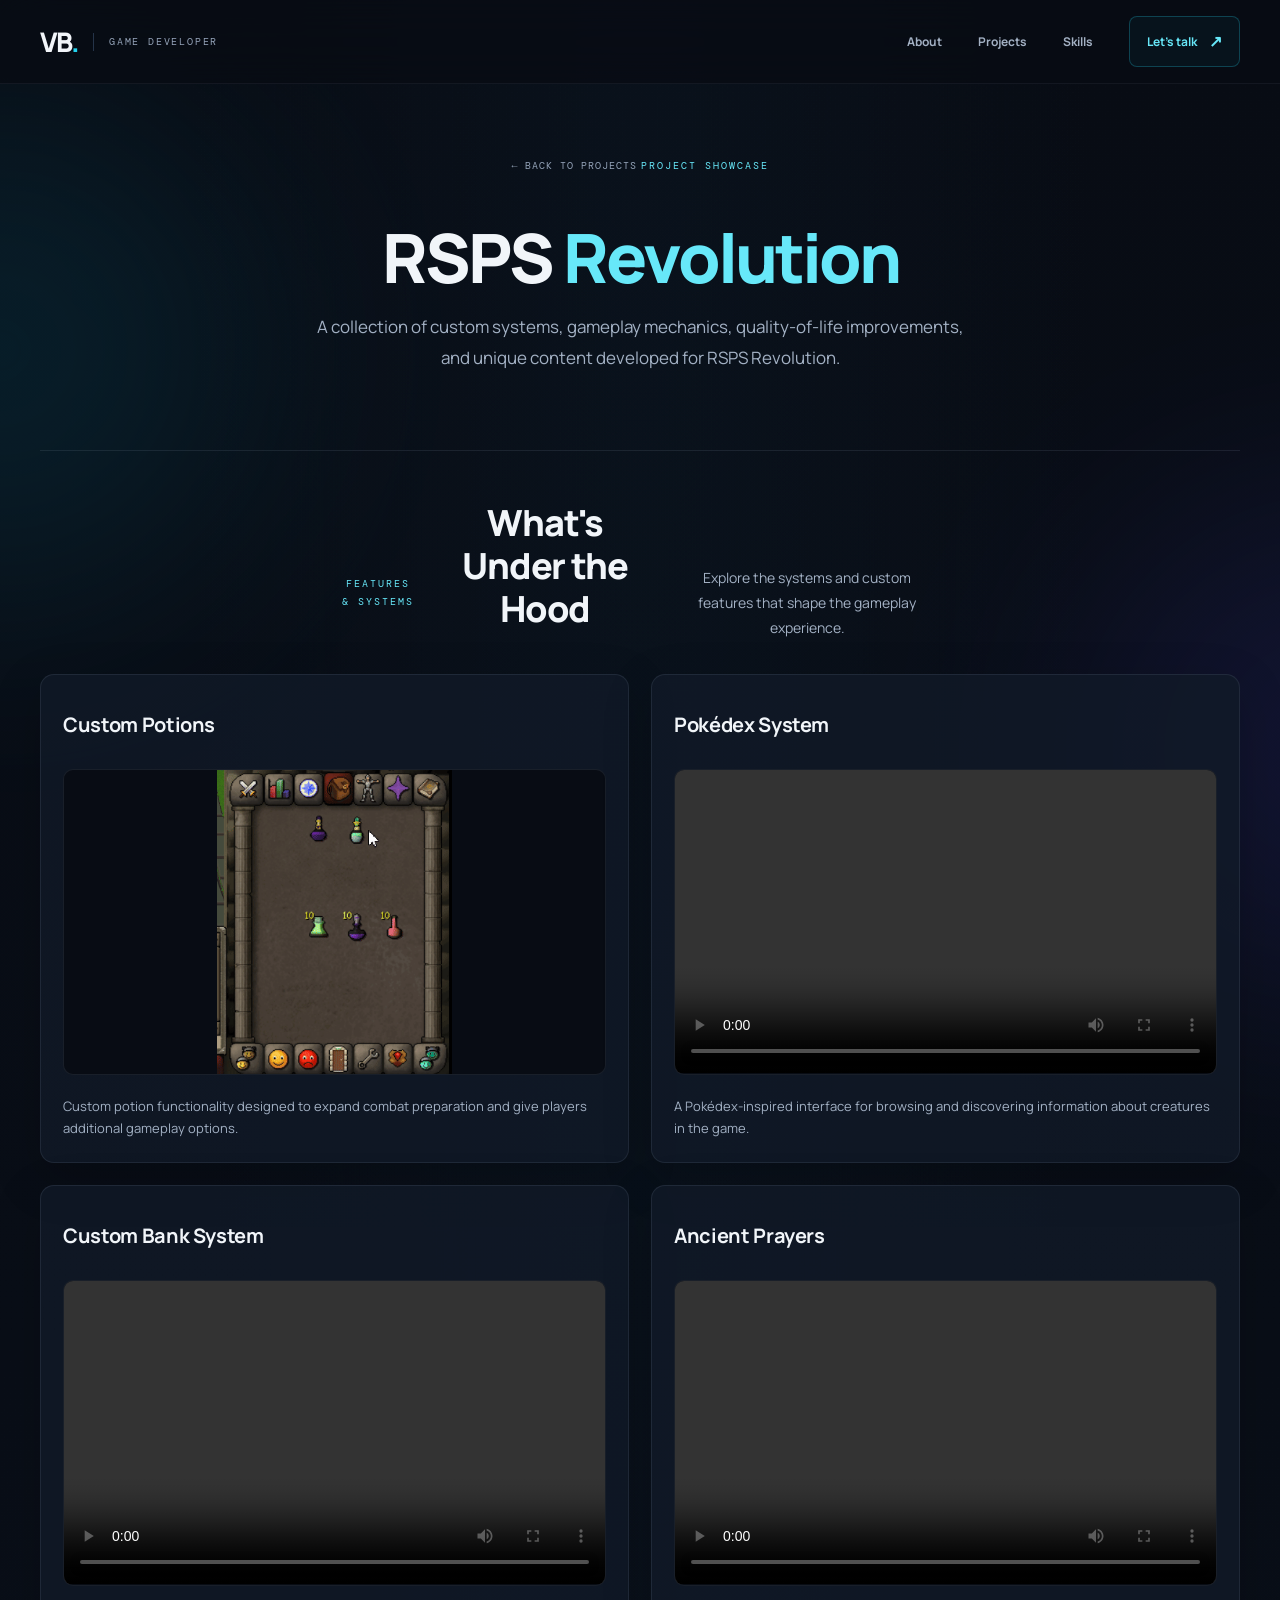
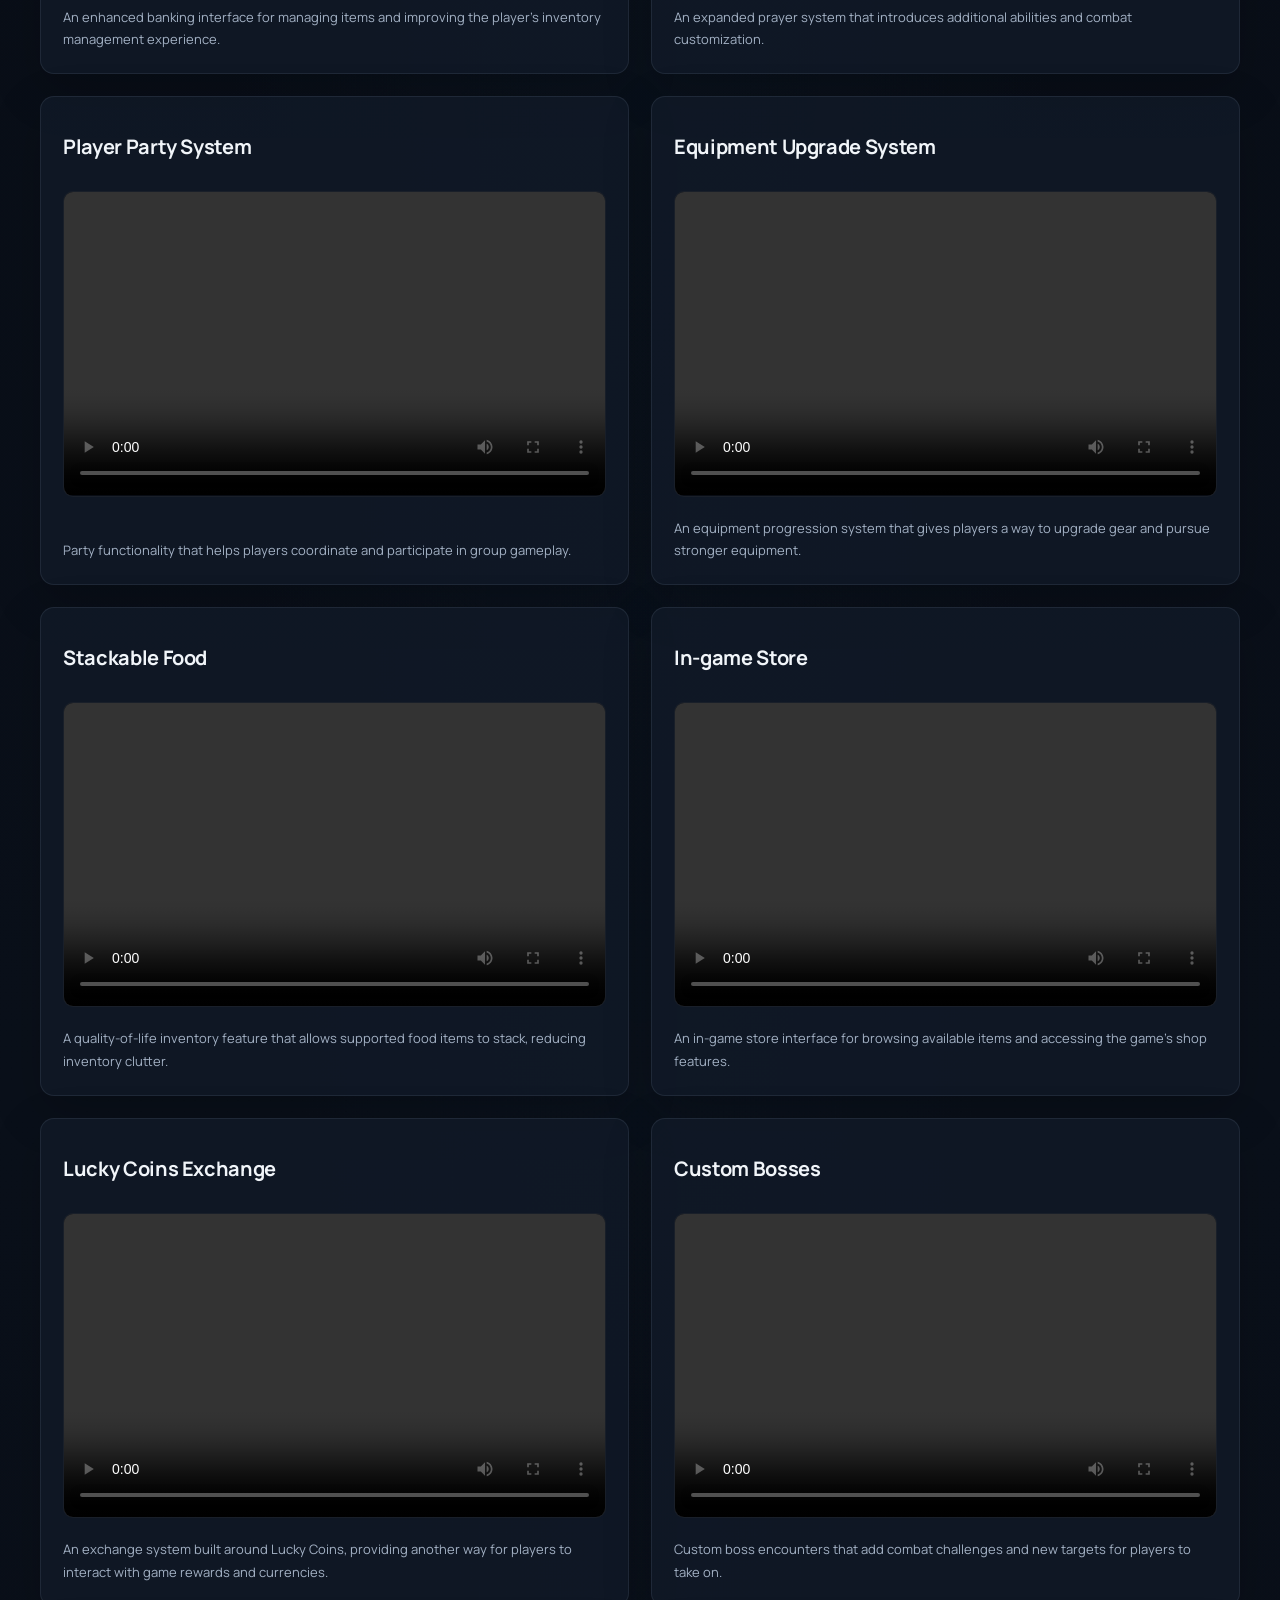
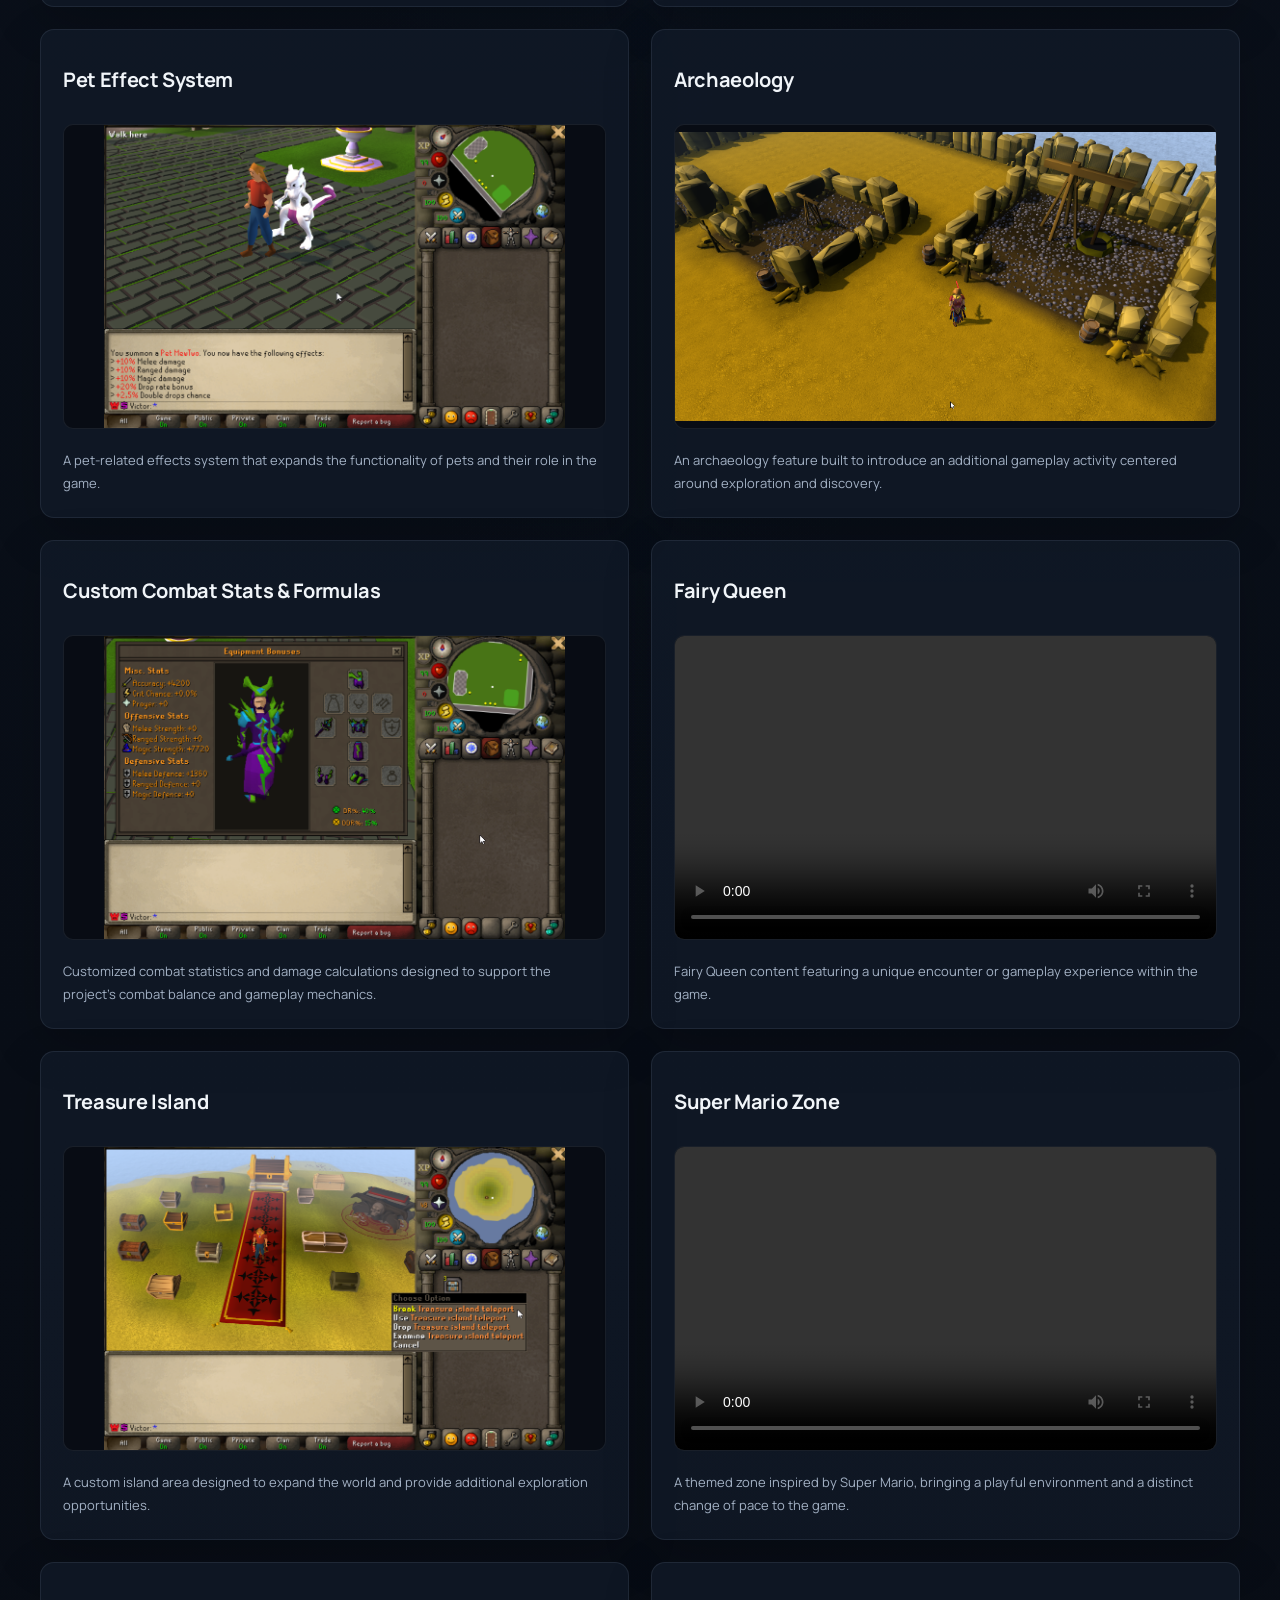
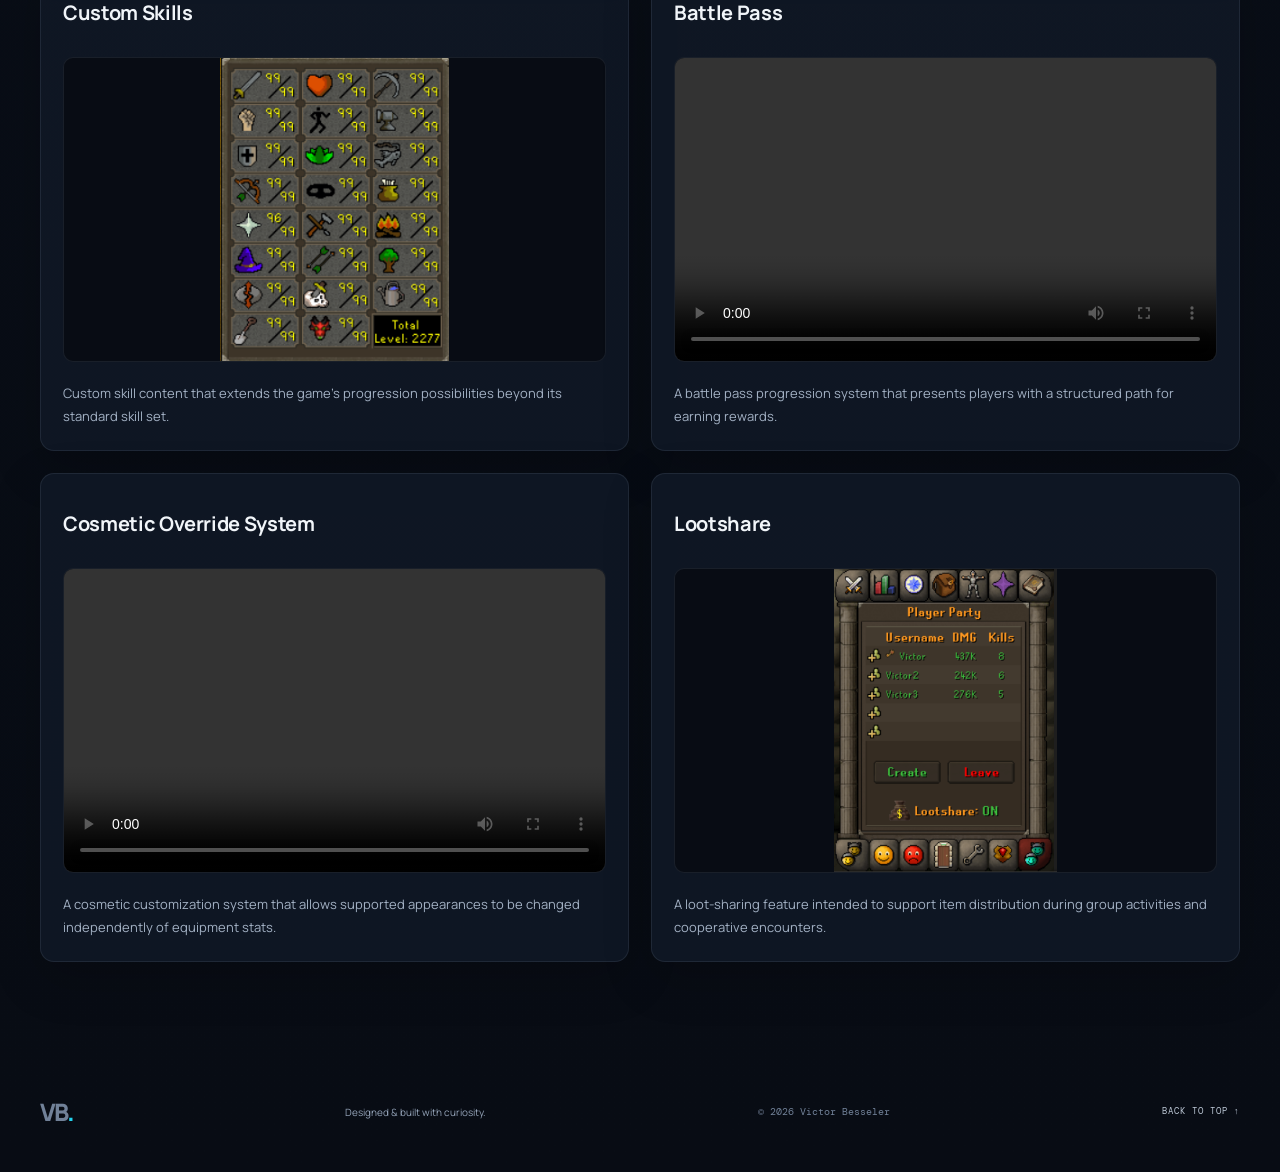
==== commit d20fea5c: "update rsps-revolution.html" ====
--- a/projects/rsps-revolution.html
+++ b/projects/rsps-revolution.html
@@ -1,18 +1,37 @@
-```html
 <!DOCTYPE html>
 <html lang="en">
 <head>
     <meta charset="UTF-8">
     <meta name="viewport" content="width=device-width, initial-scale=1.0">
+    <meta name="theme-color" content="#0b1020">
     <meta name="description" content="Explore custom systems, gameplay mechanics, and features developed for RSPS Revolution.">
     <title>RSPS Revolution | Victor Besseler</title>
 
+    <link rel="preconnect" href="https://fonts.googleapis.com">
+    <link rel="preconnect" href="https://fonts.gstatic.com" crossorigin>
+    <link href="https://fonts.googleapis.com/css2?family=DM+Mono:wght@400;500&family=Manrope:wght@400;500;600;700;800&display=swap" rel="stylesheet">
     <link rel="stylesheet" href="../style.css">
-    <link rel="stylesheet" href="rsps_revolution.css">
+    <link rel="stylesheet" href="rsps-revolution.css">
 </head>
 
-<body>
-    <main class="rsps-page">
+<body id="top">
+    <div class="ambient ambient-one" aria-hidden="true"></div>
+    <div class="ambient ambient-two" aria-hidden="true"></div>
+
+    <header class="site-header rsps-site-header">
+        <a class="wordmark" href="../index.html#home" aria-label="Victor Besseler home">
+            <span class="mark">VB<span>.</span></span>
+            <span class="wordmark-label">GAME DEVELOPER</span>
+        </a>
+        <nav class="nav" aria-label="Main navigation">
+            <a href="../index.html#about">About</a>
+            <a href="../index.html#projects">Projects</a>
+            <a href="../index.html#skills">Skills</a>
+            <a class="nav-contact" href="mailto:victorbesseler1@gmail.com">Let's talk <span aria-hidden="true">↗</span></a>
+        </nav>
+    </header>
+
+    <main class="rsps-page section-wrap">
         <header class="rsps-header">
             <a class="back-link" href="../index.html#projects">
                 &larr; Back to Projects
@@ -318,14 +337,15 @@
 
             </div>
         </section>
-
-        <footer class="rsps-footer">
-            <a class="back-link" href="../index.html#projects">
-                &larr; Back to Projects
-            </a>
-            <p>Victor Besseler &middot; Game Development Portfolio</p>
-        </footer>
     </main>
+
+    <footer class="site-footer section-wrap">
+        <a class="wordmark footer-mark" href="../index.html#home" aria-label="Victor Besseler home">
+            <span class="mark">VB<span>.</span></span>
+        </a>
+        <span>Designed &amp; built with curiosity.</span>
+        <span>&copy; <span>2026</span> Victor Besseler</span>
+        <a class="back-top" href="#top">BACK TO TOP &uarr;</a>
+    </footer>
 </body>
-</html>
-```+</html>
--- a/projects/rsps-revolution.css
+++ b/projects/rsps-revolution.css
@@ -0,0 +1,225 @@
+.rsps-page {
+    max-width: 1200px;
+    padding-top: 66px;
+    padding-bottom: 90px;
+}
+
+.rsps-header {
+    max-width: 790px;
+    margin: 0 auto 76px;
+    text-align: center;
+}
+
+.back-link {
+    display: inline-flex;
+    align-items: center;
+    gap: 8px;
+    margin-bottom: 34px;
+    color: var(--slate-400);
+    font-family: var(--font-mono);
+    font-size: 10px;
+    letter-spacing: 1px;
+    text-transform: uppercase;
+    transition: color var(--transition);
+}
+
+.back-link:hover {
+    color: var(--cyan-bright);
+}
+
+.rsps-header .eyebrow,
+.section-heading .eyebrow {
+    color: var(--cyan-bright);
+    font-family: var(--font-mono);
+    font-size: 10px;
+    letter-spacing: 2px;
+}
+
+.rsps-header h1 {
+    margin: 12px 0 18px;
+    color: var(--text-primary);
+    font-size: clamp(42px, 7vw, 68px);
+    font-weight: 800;
+    letter-spacing: -3px;
+    line-height: 1.08;
+}
+
+.rsps-header h1 span {
+    color: var(--cyan-bright);
+}
+
+.rsps-intro {
+    max-width: 650px;
+    margin: 0 auto;
+    color: var(--text-secondary);
+    font-size: clamp(15px, 1.8vw, 17px);
+    line-height: 1.8;
+}
+
+.features-section {
+    padding-top: 42px;
+    border-top: 1px solid var(--border);
+}
+
+.section-heading {
+    max-width: 600px;
+    margin: 0 auto 34px;
+    text-align: center;
+}
+
+.section-heading h2 {
+    margin: 8px 0 10px;
+    color: var(--text-primary);
+    font-size: clamp(26px, 4vw, 36px);
+    letter-spacing: -1.3px;
+    line-height: 1.2;
+}
+
+.section-heading > p:last-child {
+    color: var(--text-secondary);
+    font-size: 14px;
+}
+
+.features-grid {
+    display: grid;
+    grid-template-columns: repeat(2, minmax(0, 1fr));
+    align-items: stretch;
+    gap: 22px;
+}
+
+.feature-card {
+    display: flex;
+    min-width: 0;
+    flex-direction: column;
+    padding: 22px;
+    overflow: hidden;
+    border: 1px solid var(--border);
+    border-radius: var(--radius-md);
+    background: var(--bg-card);
+    box-shadow: var(--shadow-card);
+    transition:
+        transform var(--transition),
+        border-color var(--transition),
+        background var(--transition);
+}
+
+.feature-card:hover {
+    transform: translateY(-3px);
+    border-color: var(--border-hover);
+    background: var(--bg-card-hover);
+}
+
+.feature-card h3 {
+    display: flex;
+    min-height: 2.8em;
+    align-items: center;
+    margin: 0 0 16px;
+    color: var(--text-primary);
+    font-size: clamp(17px, 2vw, 20px);
+    font-weight: 700;
+    letter-spacing: -0.35px;
+    line-height: 1.4;
+    overflow-wrap: anywhere;
+}
+
+.feature-media {
+    display: block;
+    width: 100%;
+    height: auto;
+    aspect-ratio: 16 / 9;
+    flex: 0 0 auto;
+    margin: 0 0 18px;
+    border: 1px solid rgba(148, 163, 184, 0.12);
+    border-radius: 10px;
+    background: #080c14;
+    object-fit: contain;
+}
+
+.feature-card p {
+    margin: auto 0 0;
+    padding-top: 2px;
+    color: var(--text-secondary);
+    font-size: 13px;
+    line-height: 1.75;
+}
+
+@media (max-width: 760px) {
+    .rsps-site-header {
+        height: auto;
+        min-height: var(--header-height);
+        flex-wrap: wrap;
+        gap: 8px 16px;
+        padding-block: 12px;
+    }
+
+    .rsps-site-header .nav {
+        position: static;
+        top: auto;
+        right: auto;
+        left: auto;
+        flex: 1 0 100%;
+        flex-direction: row;
+        flex-wrap: wrap;
+        justify-content: flex-start;
+        gap: 4px 18px;
+        padding: 4px 0 0;
+        border: 0;
+        background: transparent;
+        opacity: 1;
+        visibility: visible;
+        pointer-events: auto;
+        transform: none;
+        transition: none;
+    }
+
+    .rsps-site-header .nav > a {
+        padding: 7px 0;
+        border: 0;
+    }
+
+    .rsps-site-header .nav .nav-contact {
+        padding: 7px 12px;
+    }
+
+    .rsps-page {
+        padding-top: 46px;
+        padding-bottom: 64px;
+    }
+
+    .rsps-header {
+        margin-bottom: 56px;
+    }
+
+    .features-grid {
+        gap: 16px;
+    }
+
+    .feature-card {
+        padding: 18px;
+    }
+}
+
+@media (max-width: 560px) {
+    .features-grid {
+        grid-template-columns: 1fr;
+    }
+
+    .feature-card h3 {
+        min-height: 0;
+    }
+
+    .feature-media {
+        margin-bottom: 14px;
+    }
+}
+
+@media (prefers-reduced-motion: reduce) {
+    .feature-card,
+    .back-link {
+        transition: none;
+    }
+
+    .feature-card:hover {
+        transform: none;
+    }
+}
